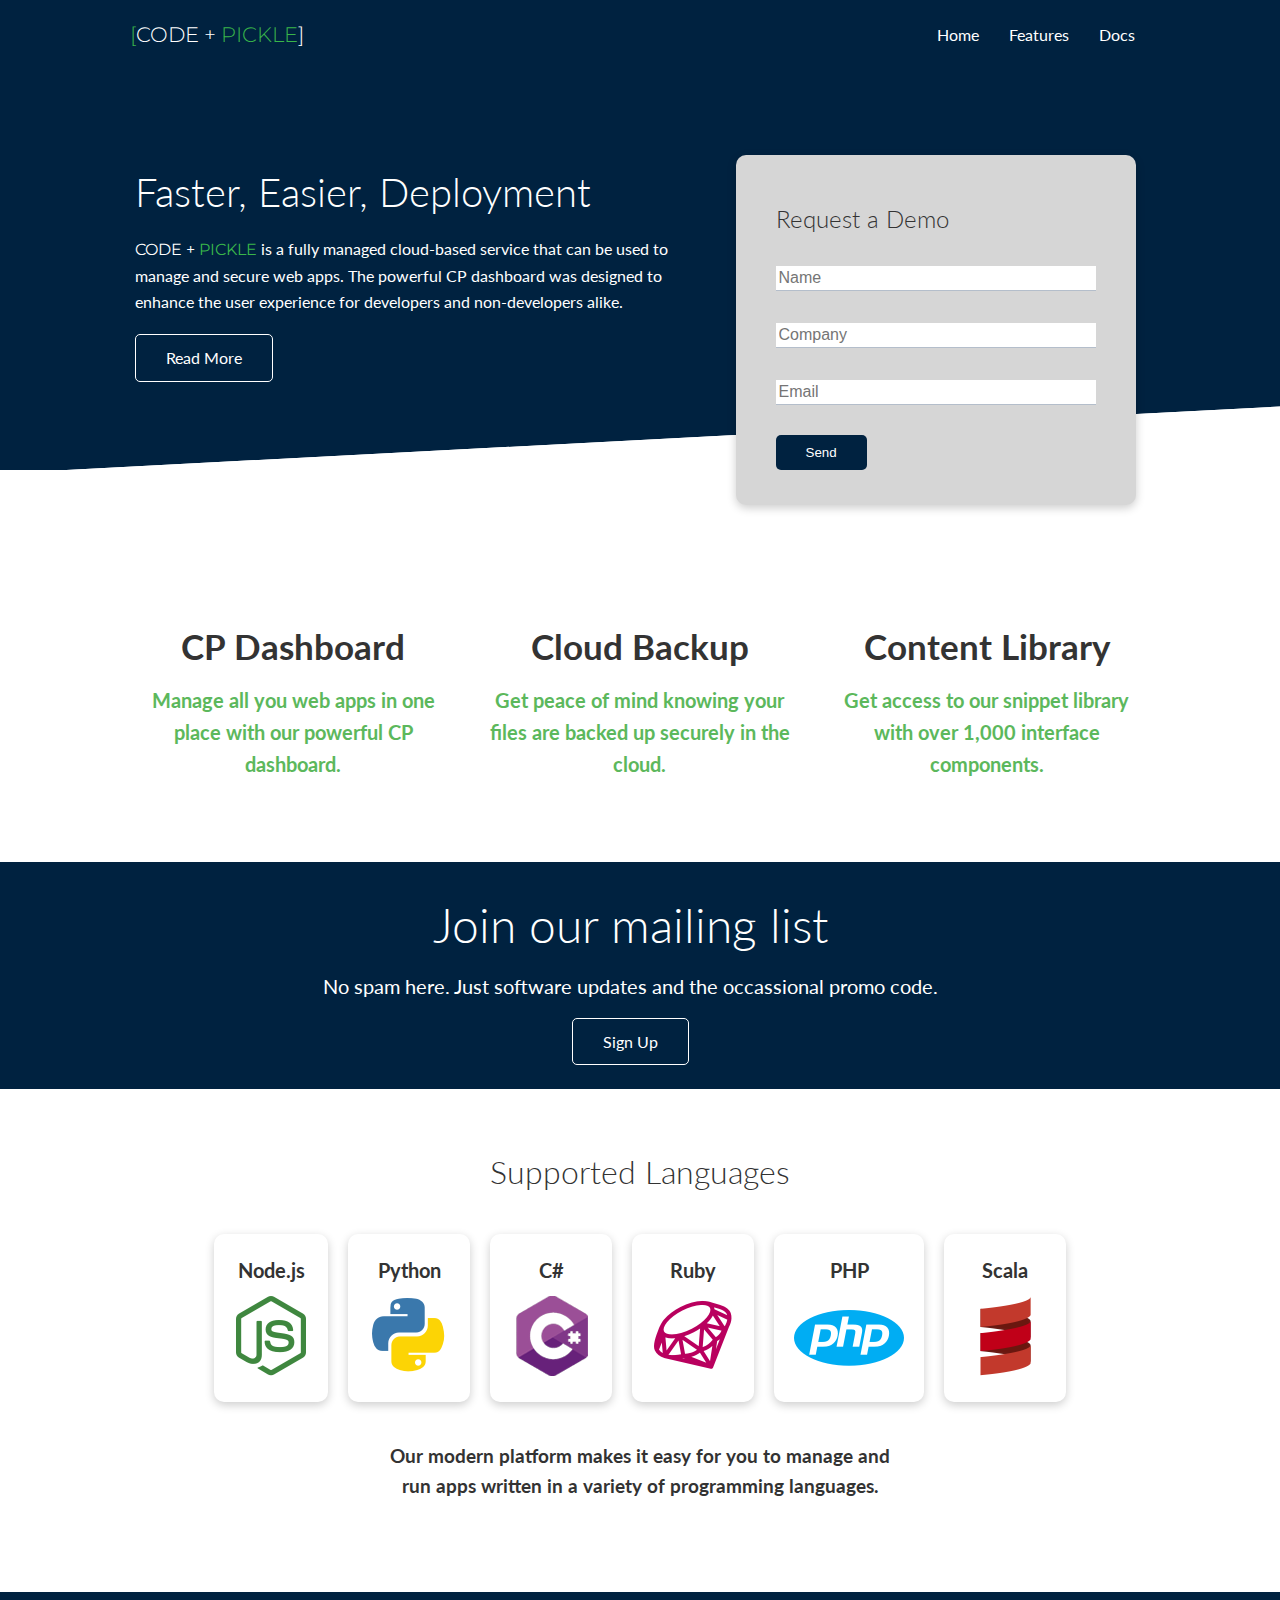
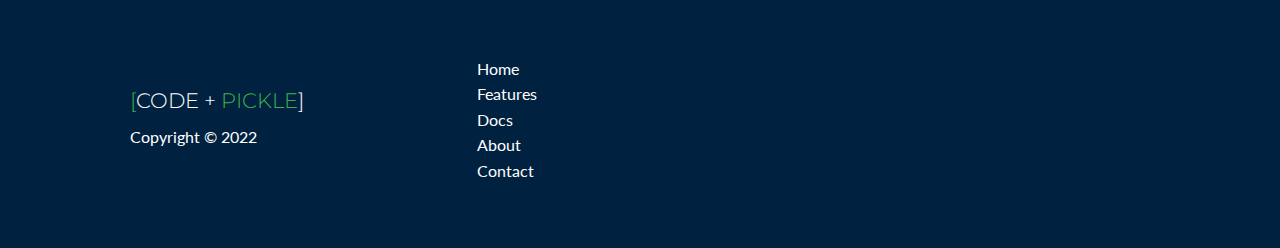
==== index.html @ 60d62aae "Update index.html" ====
<!DOCTYPE html>
<html lang="en">
  <head>
    <meta charset="UTF-8" />
    <meta name="viewport" content="width=device-width, initial-scale=1.0" />
    <link
      rel="stylesheet"
      href="https://cdnjs.cloudflare.com/ajax/libs/font-awesome/5.15.1/css/all.min.css"
      integrity="sha512-+4zCK9k+qNFUR5X+cKL9EIR+ZOhtIloNl9GIKS57V1MyNsYpYcUrUeQc9vNfzsWfV28IaLL3i96P9sdNyeRssA=="
      crossorigin="anonymous"
    />
    <link rel="stylesheet" href="utilities.css" />
    <link rel="stylesheet" href="style.css" />
    <link rel="icon" type="image/x-icon" href="/img/CP Square.png" />
    <title>[CODE + PICKLE]</title>
  </head>
  <body>
    <!-- Navbar -->
    <div class="navbar">
      <div class="container flex">
        <h1 class="logo , topcode">
          <span class="green">[</span>CODE +<span class="green"> PICKLE</span>]
        </h1>
        <nav>
          <ul>
            <li><a href="index.html">Home</a></li>
            <li><a href="#">Features</a></li>
            <li><a href="#">Docs</a></li>
          </ul>
        </nav>
      </div>
    </div>

    <!-- Showcase -->
    <section class="showcase">
      <div class="container grid">
        <div class="showcase-text">
          <h1>Faster, Easier, Deployment</h1>
          <p>
            <span class="logo , midcode">
              <span class="green"></span>CODE +<span class="green">
                PICKLE</span
              ></span
            >
            is a fully managed cloud-based service that can be used to manage
            and secure web apps. The powerful CP dashboard was designed to
            enhance the user experience for developers and non-developers alike.
          </p>
          <a href="#" class="btn btn-outline">Read More</a>
        </div>

        <div class="showcase-form bg-light card">
          <h2>Request a Demo</h2>
          <!--  <form name="contact" netlify-honeypot="bot-field" method="POST" data-netlify="true">
                    <input type="hidden" name="form-name" value="contact">
                    <p class="hidden">
                        <label>Don’t fill this out if you're human: <input name="bot-field" /></label>
                      </p>
                    <div class="form-control">
                        <input type="text" name="name" placeholder="Name" required>
                    </div>
                    <div class="form-control">
                        <input type="text" name="company" placeholder="Company Name" required>
                    </div>
                    <div class="form-control">
                        <input type="email" name="email" placeholder="Email" required>
                    </div>
                    <input type="submit" value="Send" class="btn btn-primary">
                </form> -->
          <form>
            <div class="form-control">
              <input type="text" name="name" placeholder="Name" required />
            </div>
            <div class="form-control">
              <input
                type="text"
                name="company"
                placeholder="Company"
                required
              />
            </div>
            <div class="form-control">
              <input type="email" name="email" placeholder="Email" required />
            </div>
            <input type="submit" value="Send" class="btn btn-primary" />
          </form>
        </div>
      </div>
    </section>
    <!-- Stats -->
    <section class="stats">
      <div class="container">
        <div class="grid grid-3 text-center my-4">
          <div>
            <i class="fas fa-server fa-3x"></i>
            <h3>CP Dashboard</h3>
            <p class="text-secondary">
              Manage all you web apps in one place with our powerful CP
              dashboard.
            </p>
          </div>
          <div>
            <i class="fas fa-upload fa-3x"></i>
            <h3>Cloud Backup</h3>
            <p class="text-secondary">
              Get peace of mind knowing your files are backed up securely in the
              cloud.
            </p>
          </div>
          <div>
            <i class="fas fa-project-diagram fa-3x"></i>
            <h3>Content Library</h3>
            <p class="text-secondary">
              Get access to our snippet library with over 1,000 interface
              components.
            </p>
          </div>
        </div>
      </div>
    </section>

    <!-- Mailing List -->
    <section class="cloud bg-primary my-2 py-2">
      <div class="container grid">
        <div class="text-center">
          <h2 class="lg">Join our mailing list</h2>
          <p class="lead my-1">
            No spam here. Just software updates and the occassional promo code.
          </p>
          <a href="#" class="btn btn-outline">Sign Up </a>
        </div>
        <img src="images/cloud.png" alt="" />
      </div>
    </section>

    <!-- Languages -->
    <section class="languages margin-top">
      <h2 class="md text-center my-2">Supported Languages</h2>
      <div class="container flex">
        <div class="card">
          <h4>Node.js</h4>
          <img src="img/node.png" alt="" />
        </div>
        <div class="card">
          <h4>Python</h4>
          <img src="img/python.png" alt="" />
        </div>
        <div class="card">
          <h4>C#</h4>
          <img src="img/csharp.png" alt="" />
        </div>
        <div class="card">
          <h4>Ruby</h4>
          <img src="img/ruby.png" alt="" />
        </div>
        <div class="card">
          <h4>PHP</h4>
          <img src="img/php.png" alt="" />
        </div>
        <div class="card">
          <h4>Scala</h4>
          <img src="img/scala.png" alt="" />
        </div>
      </div>
    </section>
    <h3 class="stats-heading text-center my-1">
      Our modern platform makes it easy for you to manage and run apps written
      in a variety of programming languages.
    </h3>

    <br />
    <!-- Footer -->
    <section class="foot">
      <footer class="footer bg-dark text-white py-5">
        <div class="container grid grid-3 white">
          <div>
            <h1 class="logo , topcode">
              <span class="green">[</span>CODE +<span class="green">
                PICKLE</span
              >]
            </h1>
            <p>Copyright &copy; 2022</p>
          </div>
          <nav>
            <ul>
              <li><a href="index.html">Home</a></li>
              <li><a href="#">Features</a></li>
              <li><a href="#">Docs</a></li>
              <li><a href="#">About</a></li>
              <li><a href="#">Contact</a></li>
            </ul>
          </nav>
          <div class="social">
            <a href="#"><i class="fab fa-github fa-2x"></i></a>
            <a href="#"><i class="fab fa-facebook fa-2x"></i></a>
            <a href="#"><i class="fab fa-instagram fa-2x"></i></a>
            <a href="#"><i class="fab fa-twitter fa-2x"></i></a>
          </div>
        </div>
      </footer>
    </section>
    <script src="script.js"></script>
  </body>
</html>
---- utilities.css ----
.container {
  max-width: 1100px;
  margin: 0 auto;
  overflow: auto;
  padding: 0 40px;
}

.card {
  background-color: #fff;
  color: #333;
  border-radius: 10px;
  box-shadow: 0 3px 10px rgba(0, 0, 0, 0.2);
  padding: 20px;
  margin: 10px;
}

.btn {
  display: inline-block;
  padding: 10px 30px;
  cursor: pointer;
  background: var(--primary-color);
  color: #fff;
  border: none;
  border-radius: 5px;
}

.btn-outline {
  background-color: transparent;
  border: 1px #fff solid;
}

.btn:hover {
  transform: scale(0.98);
}

/* Backgrounds & colored buttons */
.bg-primary,
.btn-primary {
  background-color: var(--primary-color);
  color: #fff;
}

.bg-secondary,
.btn-secondary {
  background-color: var(--secondary-color);
  color: #fff;
}

.bg-dark,
.btn-dark {
  background-color: var(--dark-color);
  color: #fff;
}

.bg-light,
.btn-light {
  background-color: var(--light-color);
  color: #333;
}

.bg-primary a,
.btn-primary a,
.bg-secondary a,
.btn-secondary a,
.bg-dark a,
.btn-dark a {
  color: #fff;
}

/* Text colors */
.text-primary {
  color: var(--primary-color);
}

.text-secondary {
  color: var(--secondary-color);
}

.text-dark {
  color: var(--dark-color);
}

.text-light {
  color: var(--light-color);
}

/* Text sizes */
.lead {
  font-size: 20px;
}

.sm {
  font-size: 1rem;
}

.md {
  font-size: 2rem;
}

.lg {
  font-size: 3rem;
}

.xl {
  font-size: 4rem;
}

.text-center {
  text-align: center;
}

/* Alert */
.alert {
  background-color: var(--light-color);
  padding: 10px 20px;
  font-weight: bold;
  margin: 15px 0;
}

.alert i {
  margin-right: 10px;
}

.alert-success {
  background-color: var(--success-color);
  color: #fff;
}

.alert-error {
  background-color: var(--error-color);
  color: #fff;
}

.flex {
  display: flex;
  justify-content: center;
  align-items: center;
  height: 100%;
}

.grid {
  display: grid;
  grid-template-columns: repeat(2, 1fr);
  gap: 20px;
  justify-content: center;
  align-items: center;
  height: 100%;
}

.grid-3 {
  grid-template-columns: repeat(3, 1fr);
}

/* Margin */
.my-1 {
  margin: 1rem 0;
}

.my-2 {
  margin: 1.5rem 0;
}

.my-3 {
  margin: 2rem 0;
}

.my-4 {
  margin: 3rem 0;
}

.my-5 {
  margin: 4rem 0;
}

.m-1 {
  margin: 1rem;
}

.m-2 {
  margin: 1.5rem;
}

.m-3 {
  margin: 2rem;
}

.m-4 {
  margin: 3rem;
}

.m-5 {
  margin: 4rem;
}

/* Padding */
.py-1 {
  padding: 1rem 0;
}

.py-2 {
  padding: 1.5rem 0;
}

.py-3 {
  padding: 2rem 0;
}

.py-4 {
  padding: 3rem 0;
}

.py-5 {
  padding: 4rem 0;
}

.p-1 {
  padding: 1rem;
}

.p-2 {
  padding: 1.5rem;
}

.p-3 {
  padding: 2rem;
}

.p-4 {
  padding: 3rem;
}

.p-5 {
  padding: 4rem;
}
---- style.css ----
@import url("https://fonts.googleapis.com/css2?family=Lato:wght@300&display=swap");
@import url("https://fonts.googleapis.com/css2?family=Montserrat&display=swap");
:root {
  --primary-color: #002240;
  --secondary-color: #5cb85c;
  --dark-color: #002240;
  --light-color: #d6d6d6;
  --success-color: #5cb85c;
  --error-color: #d9534f;
}

* {
  box-sizing: border-box;
  padding: 0;
  margin: 0;
}

.imglogo {
  width: 18%;
}

body {
  font-family: "Lato", sans-serif;
  color: #333;
  line-height: 1.6;
  
}

ul {
  list-style-type: none;
}

a {
  text-decoration: none;
  color: #333;
}

h1,
h2 {
  font-weight: 300;
  line-height: 1.2;
  margin: 10px 0;
}

p {
  margin: 10px 0;
}

img {
  width: 100%;
}

code,
pre {
  background: #333;
  color: #fff;
  padding: 10px;
}

.hidden {
  visibility: hidden;
  height: 0;
}

/* Navbar */
.navbar {
  background-color: var(--primary-color);
  color: #fff;
  height: 70px;
}

.navbar ul {
  display: flex;
}

.navbar a {
  color: #fff;
  padding: 10px;
  margin: 0 5px;
}

.navbar a:hover {
  border-bottom: 2px #fff solid;
}

.navbar .flex {
  justify-content: space-between;
}

/* Showcase */
.showcase {
  height: 400px;
  background-color: var(--primary-color);
  color: #fff;
  position: relative;
}

.showcase h1 {
  font-size: 40px;
}

.showcase p {
  margin: 20px 0;
}

.showcase .grid {
  overflow: visible;
  grid-template-columns: 55% auto;
  gap: 30px;
}

.showcase-text {
  animation: slideInFromLeft 1s ease-in;
}

.showcase-form {
  position: relative;
  top: 60px;
  height: 350px;
  width: 400px;
  padding: 40px;
  z-index: 100;
  justify-self: flex-end;
  animation: slideInFromRight 1s ease-in;
}

.showcase-form .form-control {
  margin: 30px 0;
}

.showcase-form input[type="text"],
.showcase-form input[type="email"] {
  border: 0;
  border-bottom: 1px solid #b4becb;
  width: 100%;
  padding: 3px;
  font-size: 16px;
}

.showcase-form input:focus {
  outline: none;
}

.showcase::before,
.showcase::after {
  content: "";
  position: absolute;
  height: 100px;
  bottom: -70px;
  right: 0;
  left: 0;
  background: #fff;
  transform: skewY(-3deg);
  -webkit-transform: skewY(-3deg);
  -moz-transform: skewY(-3deg);
  -ms-transform: skewY(-3deg);
}

/* Stats */
.stats {
  padding-top: 100px;
  animation: slideInFromBottom 1s ease-in;
}

.stats-heading {
  max-width: 500px;
  margin: auto;
}

.stats .grid h3 {
  font-size: 35px;
}

.stats .grid p {
  font-size: 20px;
  font-weight: bold;
}

/* Cli */
.cli .grid {
  grid-template-columns: repeat(3, 1fr);
  grid-template-rows: repeat(2, 1fr);
}

.cli .grid > *:first-child {
  grid-column: 1 / span 2;
  grid-row: 1 / span 2;
}

/* Mailing */
.cloud .grid {
  grid-template-columns: auto auto ;
}

/* Languages */

.stats-heading {
  margin-bottom: 5%;
}

.languages .flex {
  flex-wrap: wrap;
}

.languages .card {
  text-align: center;
  margin: 18px 10px 40px;
  transition: transform 0.2s ease-in;
}

.languages .card h4 {
  font-size: 20px;
  margin-bottom: 10px;
}

.languages .card:hover {
  transform: translateY(-15px);
}
.margin-top {
  margin-top: 5%;
} 

/* Features */
.features-head img,
.docs-head img {
  width: 200px;
  justify-self: flex-end;
}

.features-sub-head img {
  width: 300px;
  justify-self: flex-end;
}

.features-main .card > i {
  margin-right: 20px;
}

.features-main .grid {
  padding: 30px;
}

.features-main .grid > *:first-child {
  grid-column: 1 / span 3;
}

.features-main .grid > *:nth-child(2) {
  grid-column: 1 / span 2;
}

/* Docs */
.docs-main h3 {
  margin: 20px 0;
}

.docs-main .grid {
  grid-template-columns: 1fr 2fr;
  align-items: flex-start;
}

.docs-main nav li {
  font-size: 17px;
  padding-bottom: 5px;
  margin-bottom: 5px;
  border-bottom: 1px #ccc solid;
}

.docs-main a:hover {
  font-weight: bold;
}

/* Footer */
.white {
  background-color: ;
}

}
.footer .social a {
  margin: 0 10px;
}

.fa-github:hover {
  color: #000000;
 
}

.fa-facebook:hover {
  color: #1773ea;
}

.fa-instagram:hover {
  color: #b32e87;
}

.fa-twitter:hover {
  color: #1c9cea;
}

/* Animations */
@keyframes slideInFromLeft {
  0% {
    transform: translateX(-100%);
  }

  100% {
    transform: translateX(0);
  }
}

@keyframes slideInFromRight {
  0% {
    transform: translateX(100%);
  }

  100% {
    transform: translateX(0);
  }
}

@keyframes slideInFromTop {
  0% {
    transform: translateY(-100%);
  }

  100% {
    transform: translateX(0);
  }
}

@keyframes slideInFromBottom {
  0% {
    transform: translateY(100%);
  }

  100% {
    transform: translateX(0);
  }
}

/* Tablets and under */
@media (max-width: 768px) {
  .grid,
  .showcase .grid,
  .stats .grid,
  .cli .grid,
  .cloud .grid,
  .features-main .grid,
  .docs-main .grid {
    grid-template-columns: 1fr;
    grid-template-rows: 1fr;
  }

  .showcase {
    height: auto;
  }

  .showcase-text {
    text-align: center;
    margin-top: 40px;
    animation: slideInFromTop 1s ease-in;
  }

  .showcase-form {
    justify-self: center;
    margin: auto;
    animation: slideInFromBottom 1s ease-in;
  }

  .cli .grid > *:first-child {
    grid-column: 1;
    grid-row: 1;
  }

  .features-head,
  .features-sub-head,
  .docs-head {
    text-align: center;
  }

  .features-head img,
  .features-sub-head img,
  .docs-head img {
    justify-self: center;
  }

  .features-main .grid > *:first-child,
  .features-main .grid > *:nth-child(2) {
    grid-column: 1;
  }
}

/* Mobile */
@media (max-width: 500px) {
  .navbar {
    height: 110px;
  }

  .navbar .flex {
    flex-direction: column;
  }

  .navbar ul {
    padding: 10px;
    background-color: rgba(0, 0, 0, 0.1);
  }

  .showcase-form {
    width: 300px;
  }
}

.topcode {
  font-size: 1.3rem;
  font-family: "Montserrat", sans-serif;
}

.midcode {
 
    font-size: .4 rem;
    font-family: "Montserrat", sans-serif;
  }


.green {
  color: #39b54a;
}

.btn {
 
}

.foot {
  background-color: #dadada;

 
}
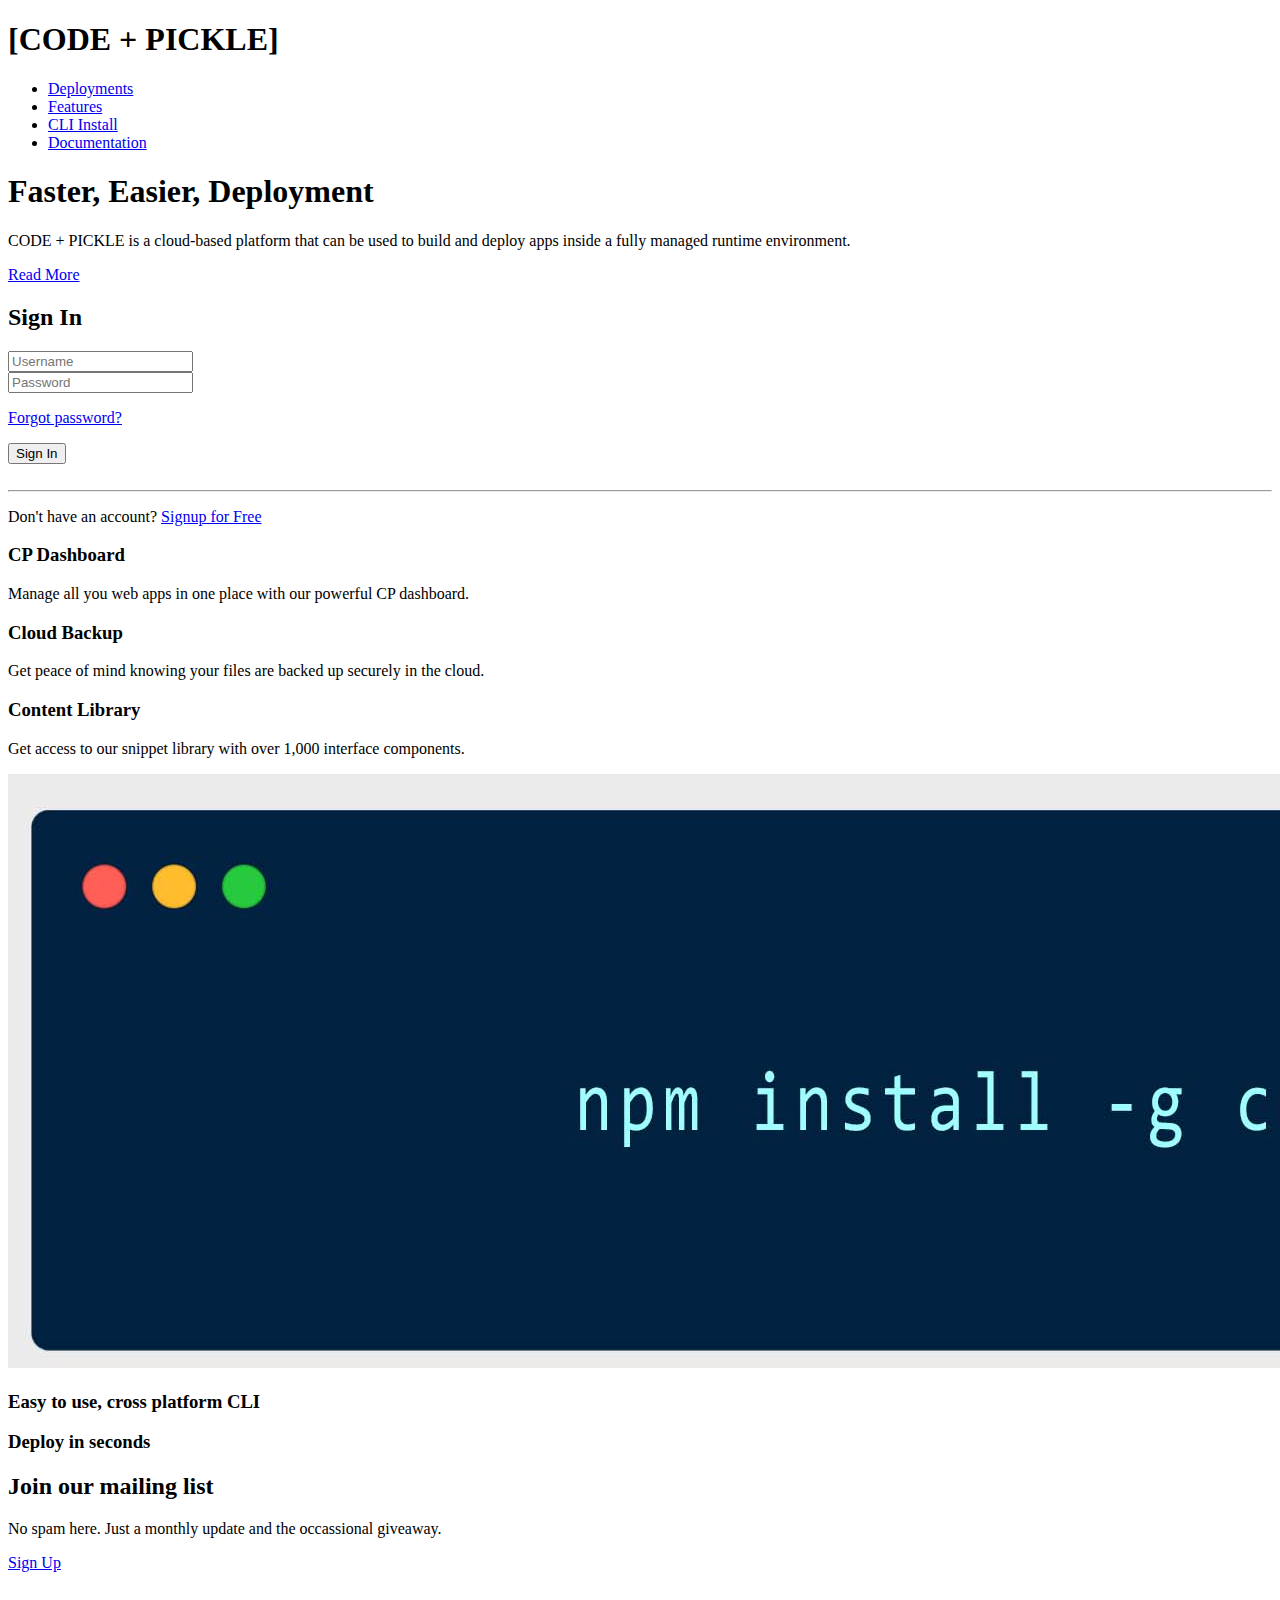
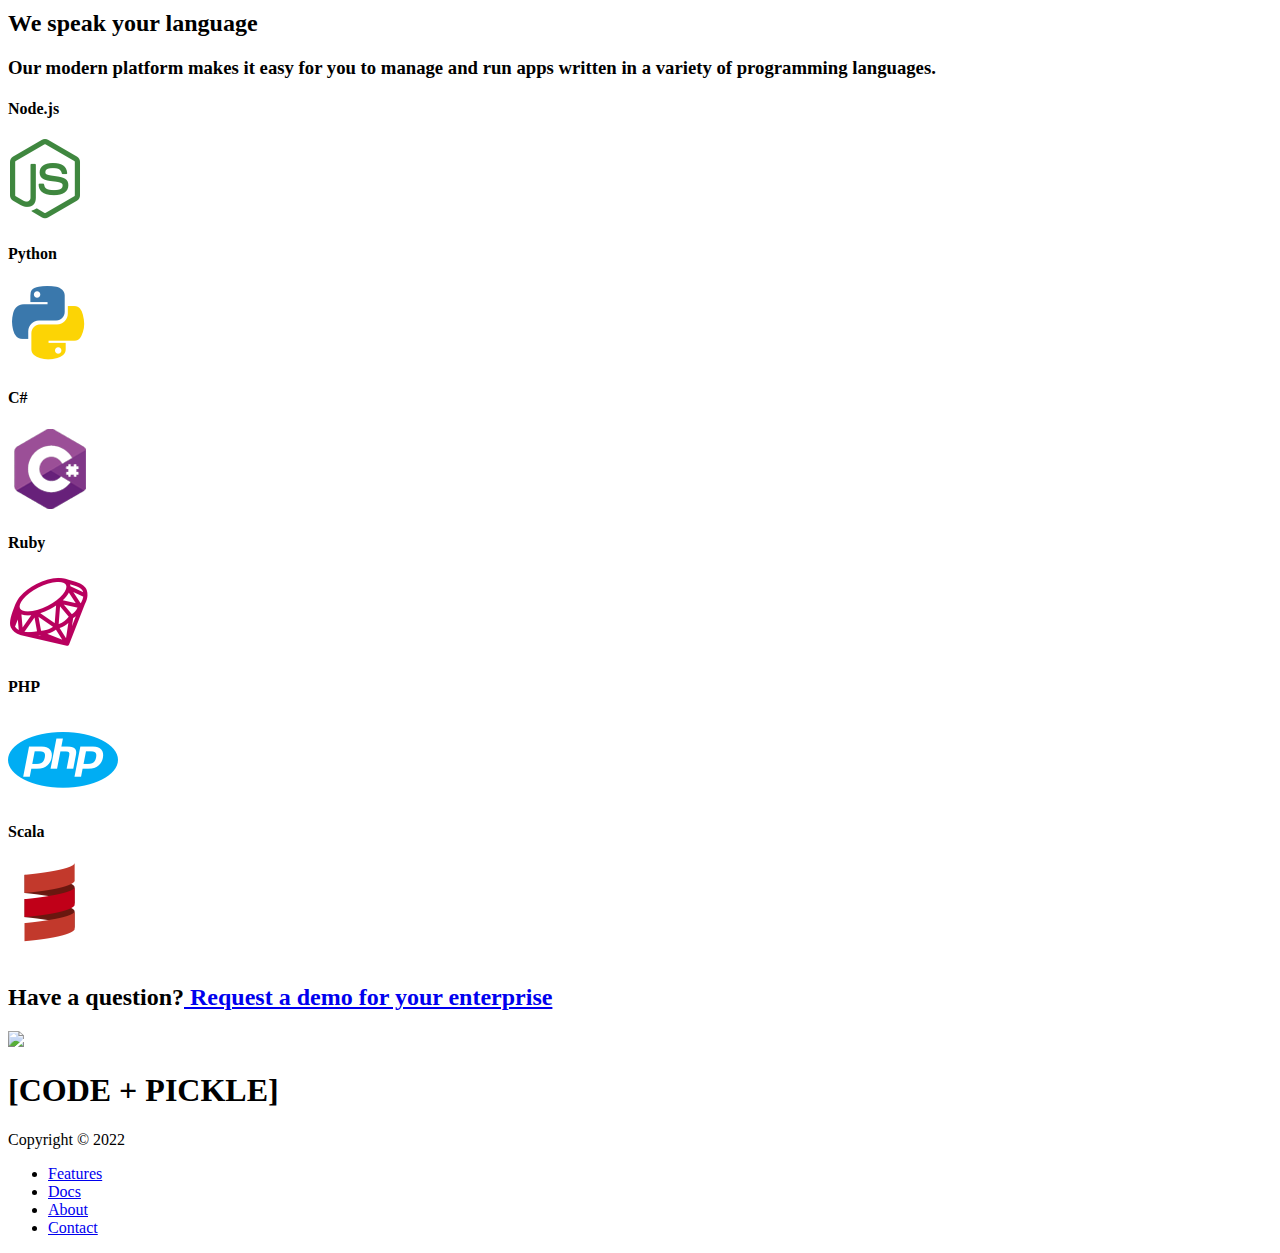
==== commit 673f29e9: "Update index.html" ====
--- a/index.html
+++ b/index.html
@@ -9,9 +9,9 @@
       integrity="sha512-+4zCK9k+qNFUR5X+cKL9EIR+ZOhtIloNl9GIKS57V1MyNsYpYcUrUeQc9vNfzsWfV28IaLL3i96P9sdNyeRssA=="
       crossorigin="anonymous"
     />
-    <link rel="stylesheet" href="utilities.css" />
-    <link rel="stylesheet" href="style.css" />
-    <link rel="icon" type="image/x-icon" href="/img/CP Square.png" />
+    <link rel="stylesheet" href="css/utilities.css" />
+    <link rel="stylesheet" href="css/style.css" />
+    <link rel="icon" type="image/x-icon" href="/img/cpcircle.png" />
     <title>[CODE + PICKLE]</title>
   </head>
   <body>
@@ -23,9 +23,10 @@
         </h1>
         <nav>
           <ul>
-            <li><a href="index.html">Home</a></li>
+            <li><a href="#">Deployments</a></li>
             <li><a href="#">Features</a></li>
-            <li><a href="#">Docs</a></li>
+            <li><a href="#">CLI Install</a></li>
+            <li><a href="#">Documentation</a></li>
           </ul>
         </nav>
       </div>
@@ -42,15 +43,15 @@
                 PICKLE</span
               ></span
             >
-            is a fully managed cloud-based service that can be used to manage
-            and secure web apps. The powerful CP dashboard was designed to
-            enhance the user experience for developers and non-developers alike.
+            is a cloud-based platform that can be used to build and deploy apps
+            inside a fully managed runtime environment.
           </p>
           <a href="#" class="btn btn-outline">Read More</a>
         </div>
 
         <div class="showcase-form bg-light card">
-          <h2>Request a Demo</h2>
+          <h2>Sign In</h2>
+        
           <!--  <form name="contact" netlify-honeypot="bot-field" method="POST" data-netlify="true">
                     <input type="hidden" name="form-name" value="contact">
                     <p class="hidden">
@@ -67,24 +68,40 @@
                     </div>
                     <input type="submit" value="Send" class="btn btn-primary">
                 </form> -->
-          <form>
-            <div class="form-control">
-              <input type="text" name="name" placeholder="Name" required />
-            </div>
-            <div class="form-control">
+          <form>          
+         
+            <div class="input-container">
+              <i class="fa fa-user icon"></i>
               <input
+                class="input-field"
                 type="text"
-                name="company"
-                placeholder="Company"
-                required
+                placeholder="Username"
+                name="usrnm"
               />
             </div>
-            <div class="form-control">
-              <input type="email" name="email" placeholder="Email" required />
+  
+
+            <div class="input-container">
+              <i class="fa fa-lock icon"></i>
+              <input
+                class="input-field"
+                type="text"
+                placeholder="Password"
+                name="usrnm"
+              />
             </div>
-            <input type="submit" value="Send" class="btn btn-primary" />
+            <p id="forgot">
+          <a href="#">Forgot password?</a>
+            </p>
+            
+            <input type="submit" value="Sign In" class="btn btn-primary btn-block" />
           </form>
-        </div>
+          <br />
+          <hr />
+          <p id="signUp">
+            Don't have an account? <a href="#">Signup for Free</a>
+          </p>
+        
       </div>
     </section>
     <!-- Stats -->
@@ -119,61 +136,89 @@
       </div>
     </section>
 
+    <!-- Cli -->
+    <section class="cli">
+      <div class="container grid">
+        <img src="img/npm.jpg" alt="" />
+        <div class="card">
+          <h3>Easy to use, cross platform CLI</h3>
+        </div>
+        <div class="card">
+          <h3>Deploy in seconds</h3>
+        </div>
+      </div>
+    </section>
+
     <!-- Mailing List -->
-    <section class="cloud bg-primary my-2 py-2">
+    <section class="cloud mailingList my-2 py-2">
       <div class="container grid">
         <div class="text-center">
           <h2 class="lg">Join our mailing list</h2>
           <p class="lead my-1">
-            No spam here. Just software updates and the occassional promo code.
+            No spam here. Just a monthly update and the occassional giveaway.
           </p>
           <a href="#" class="btn btn-outline">Sign Up </a>
         </div>
-        <img src="images/cloud.png" alt="" />
+        <img src="images/cloud.png" alt="">
+     
       </div>
     </section>
 
     <!-- Languages -->
-    <section class="languages margin-top">
-      <h2 class="md text-center my-2">Supported Languages</h2>
-      <div class="container flex">
-        <div class="card">
-          <h4>Node.js</h4>
-          <img src="img/node.png" alt="" />
-        </div>
-        <div class="card">
-          <h4>Python</h4>
-          <img src="img/python.png" alt="" />
-        </div>
-        <div class="card">
-          <h4>C#</h4>
-          <img src="img/csharp.png" alt="" />
-        </div>
-        <div class="card">
-          <h4>Ruby</h4>
-          <img src="img/ruby.png" alt="" />
-        </div>
-        <div class="card">
-          <h4>PHP</h4>
-          <img src="img/php.png" alt="" />
-        </div>
-        <div class="card">
-          <h4>Scala</h4>
-          <img src="img/scala.png" alt="" />
-        </div>
-      </div>
-    </section>
-    <h3 class="stats-heading text-center my-1">
+    <section class="cloud my-2 py-2">
+      <div class="container grid">
+        <div class="text-center">
+          <h2 class="lg">We speak your language</h2>
+       
+      </div>
+    </section>    <h3 class="text-center my-1">
       Our modern platform makes it easy for you to manage and run apps written
       in a variety of programming languages.
     </h3>
-
-    <br />
+  
+    <section class="languages">
+     
+ 
+      <div class="container flex">
+        <div class="card">
+          <h4>Node.js</h4>
+          <img src="img/node.png" alt="" />
+        </div>
+        <div class="card">
+          <h4>Python</h4>
+          <img src="img/python.png" alt="" />
+        </div>
+        <div class="card">
+          <h4>C#</h4>
+          <img src="img/csharp.png" alt="" />
+        </div>
+        <div class="card">
+          <h4>Ruby</h4>
+          <img src="img/ruby.png" alt="" />
+        </div>
+        <div class="card">
+          <h4>PHP</h4>
+          <img src="img/php.png" alt="" />
+        </div>
+        <div class="card">
+          <h4>Scala</h4>
+          <img src="img/scala.png" alt="" />
+        </div>
+      </div>
+    </section>
+
+
+
+
+
+    <br>
+    <h2 class="demo">Have a question?<a href="#"> Request a demo for your enterprise</a></h2>
     <!-- Footer -->
     <section class="foot">
       <footer class="footer bg-dark text-white py-5">
         <div class="container grid grid-3 white">
           <div>
+            <img class="imglogo" src="img/cpcircle.png" />
             <h1 class="logo , topcode">
               <span class="green">[</span>CODE +<span class="green">
                 PICKLE</span
@@ -183,18 +228,21 @@
           </div>
           <nav>
             <ul>
-              <li><a href="index.html">Home</a></li>
               <li><a href="#">Features</a></li>
               <li><a href="#">Docs</a></li>
               <li><a href="#">About</a></li>
               <li><a href="#">Contact</a></li>
             </ul>
           </nav>
+          
           <div class="social">
             <a href="#"><i class="fab fa-github fa-2x"></i></a>
+            <a href="#"><i class="fab fa-stack-overflow fa-2x"></i></a>
             <a href="#"><i class="fab fa-facebook fa-2x"></i></a>
             <a href="#"><i class="fab fa-instagram fa-2x"></i></a>
             <a href="#"><i class="fab fa-twitter fa-2x"></i></a>
+            <a href="$"><i class="fab fa-youtube fa-2x"></i></a>
+            
           </div>
         </div>
       </footer>
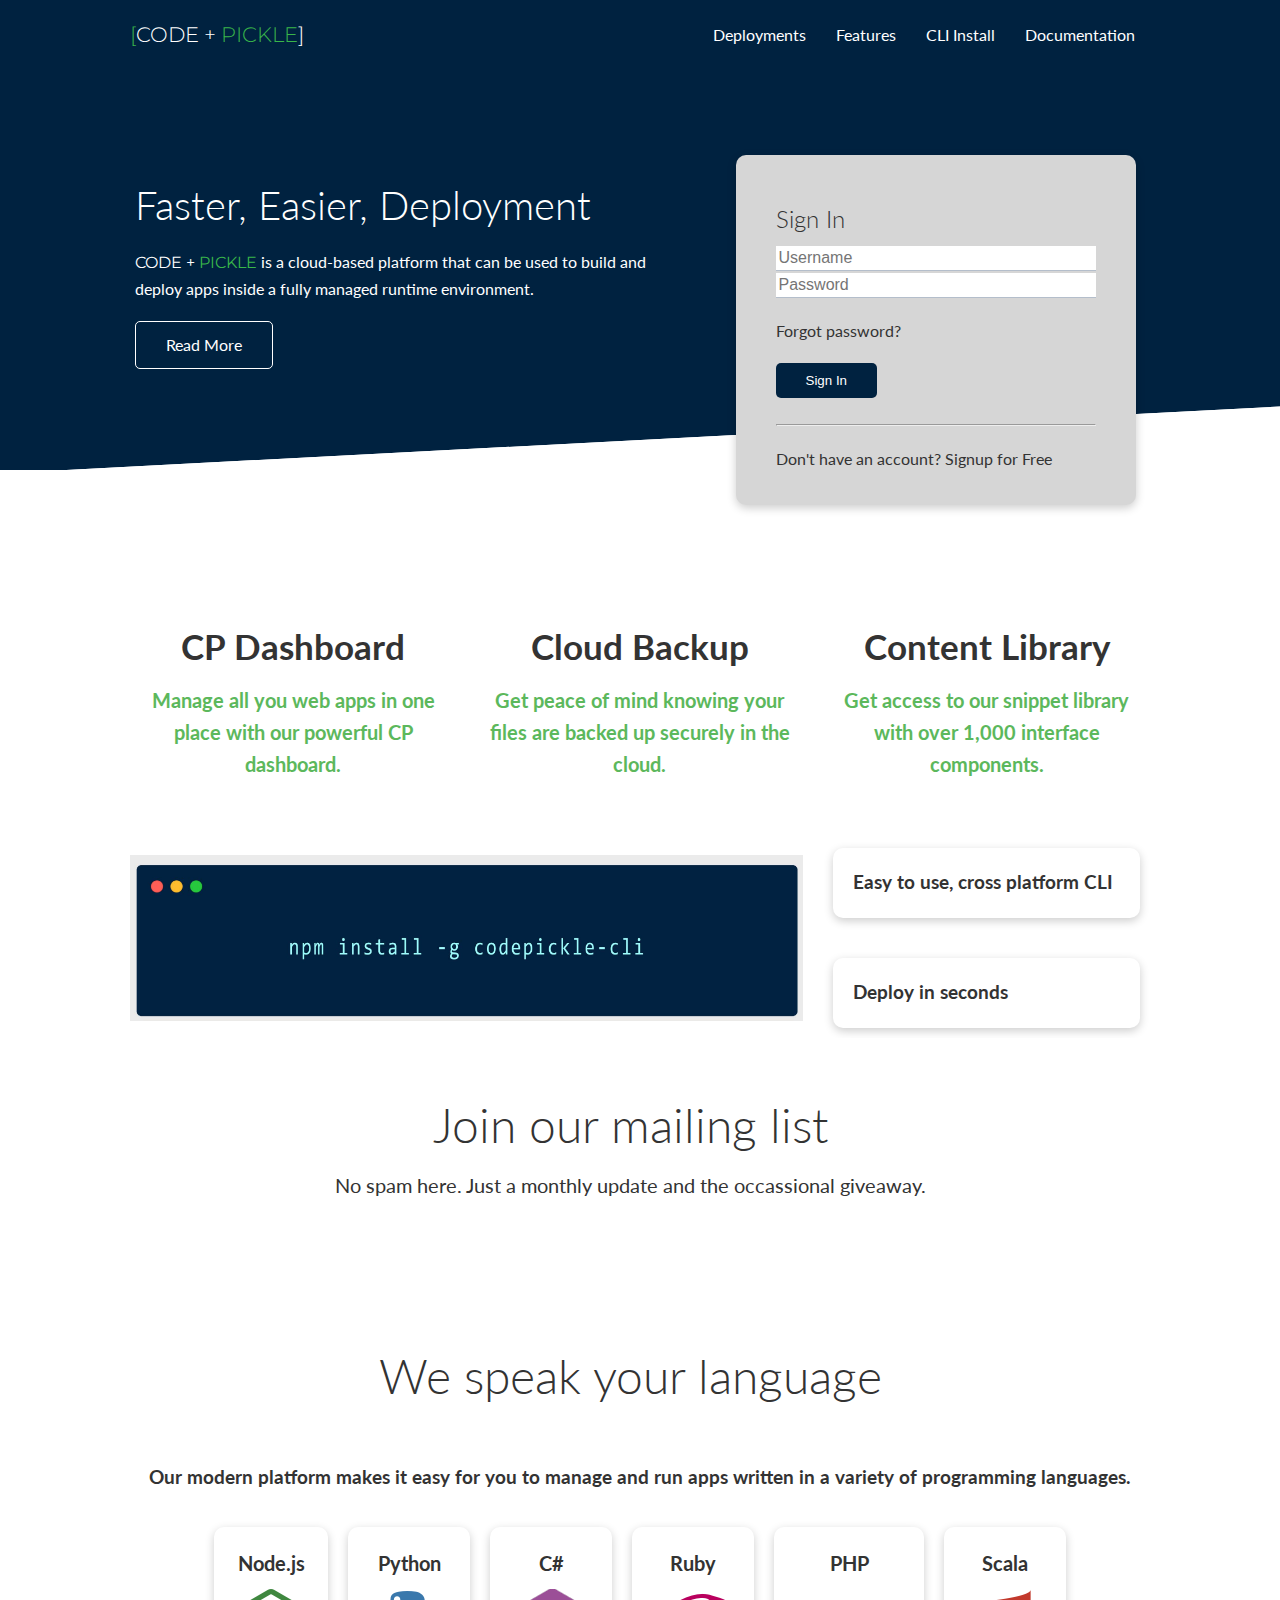
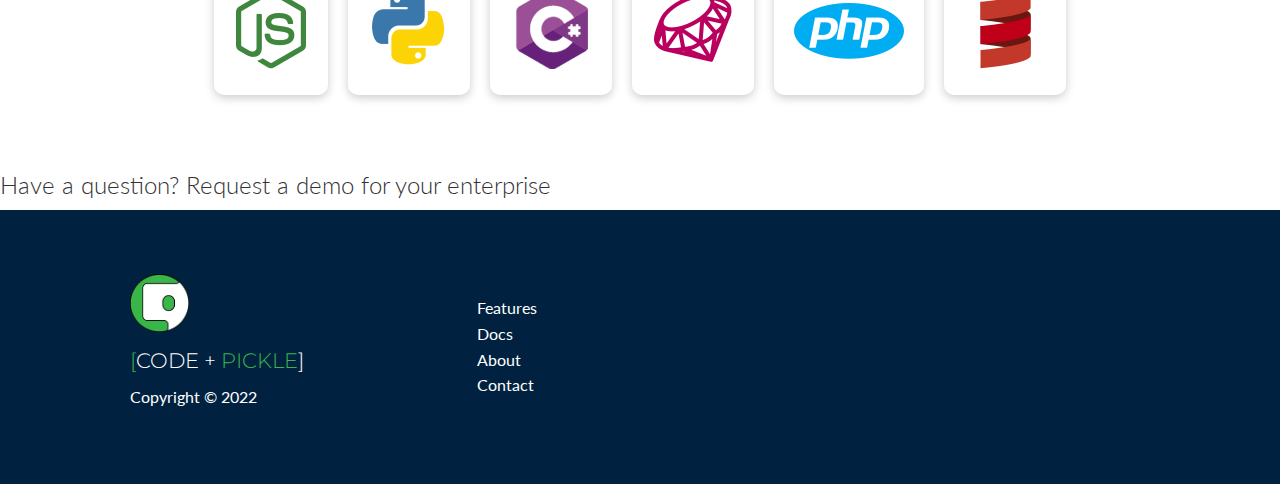
==== commit 6aceed49: "Update index.html" ====
--- a/index.html
+++ b/index.html
@@ -9,8 +9,8 @@
       integrity="sha512-+4zCK9k+qNFUR5X+cKL9EIR+ZOhtIloNl9GIKS57V1MyNsYpYcUrUeQc9vNfzsWfV28IaLL3i96P9sdNyeRssA=="
       crossorigin="anonymous"
     />
-    <link rel="stylesheet" href="css/utilities.css" />
-    <link rel="stylesheet" href="css/style.css" />
+    <link rel="stylesheet" href="utilities.css" />
+    <link rel="stylesheet" href="style.css" />
     <link rel="icon" type="image/x-icon" href="/img/cpcircle.png" />
     <title>[CODE + PICKLE]</title>
   </head>
--- a/utilities.css
+++ b/utilities.css
@@ -0,0 +1,234 @@
+.container {
+  max-width: 1100px;
+  margin: 0 auto;
+  overflow: auto;
+  padding: 0 40px;
+}
+
+.card {
+  background-color: #fff;
+  color: #333;
+  border-radius: 10px;
+  box-shadow: 0 3px 10px rgba(0, 0, 0, 0.2);
+  padding: 20px;
+  margin: 10px;
+}
+
+.btn {
+  display: inline-block;
+  padding: 10px 30px;
+  cursor: pointer;
+  background: var(--primary-color);
+  color: #fff;
+  border: none;
+  border-radius: 5px;
+}
+
+.btn-outline {
+  background-color: transparent;
+  border: 1px #fff solid;
+}
+
+.btn:hover {
+  transform: scale(0.98);
+}
+
+/* Backgrounds & colored buttons */
+.bg-primary,
+.btn-primary {
+  background-color: var(--primary-color);
+  color: #fff;
+}
+
+.bg-secondary,
+.btn-secondary {
+  background-color: var(--secondary-color);
+  color: #fff;
+}
+
+.bg-dark,
+.btn-dark {
+  background-color: var(--dark-color);
+  color: #fff;
+}
+
+.bg-light,
+.btn-light {
+  background-color: var(--light-color);
+  color: #333;
+}
+
+.bg-primary a,
+.btn-primary a,
+.bg-secondary a,
+.btn-secondary a,
+.bg-dark a,
+.btn-dark a {
+  color: #fff;
+}
+
+/* Text colors */
+.text-primary {
+  color: var(--primary-color);
+}
+
+.text-secondary {
+  color: var(--secondary-color);
+}
+
+.text-dark {
+  color: var(--dark-color);
+}
+
+.text-light {
+  color: var(--light-color);
+}
+
+/* Text sizes */
+.lead {
+  font-size: 20px;
+}
+
+.sm {
+  font-size: 1rem;
+}
+
+.md {
+  font-size: 2rem;
+}
+
+.lg {
+  font-size: 3rem;
+}
+
+.xl {
+  font-size: 4rem;
+}
+
+.text-center {
+  text-align: center;
+}
+
+/* Alert */
+.alert {
+  background-color: var(--light-color);
+  padding: 10px 20px;
+  font-weight: bold;
+  margin: 15px 0;
+}
+
+.alert i {
+  margin-right: 10px;
+}
+
+.alert-success {
+  background-color: var(--success-color);
+  color: #fff;
+}
+
+.alert-error {
+  background-color: var(--error-color);
+  color: #fff;
+}
+
+.flex {
+  display: flex;
+  justify-content: center;
+  align-items: center;
+  height: 100%;
+}
+
+.grid {
+  display: grid;
+  grid-template-columns: repeat(2, 1fr);
+  gap: 20px;
+  justify-content: center;
+  align-items: center;
+  height: 100%;
+}
+
+.grid-3 {
+  grid-template-columns: repeat(3, 1fr);
+}
+
+/* Margin */
+.my-1 {
+  margin: 1rem 0;
+}
+
+.my-2 {
+  margin: 1.5rem 0;
+}
+
+.my-3 {
+  margin: 2rem 0;
+}
+
+.my-4 {
+  margin: 3rem 0;
+}
+
+.my-5 {
+  margin: 4rem 0;
+}
+
+.m-1 {
+  margin: 1rem;
+}
+
+.m-2 {
+  margin: 1.5rem;
+}
+
+.m-3 {
+  margin: 2rem;
+}
+
+.m-4 {
+  margin: 3rem;
+}
+
+.m-5 {
+  margin: 4rem;
+}
+
+/* Padding */
+.py-1 {
+  padding: 1rem 0;
+}
+
+.py-2 {
+  padding: 1.5rem 0;
+}
+
+.py-3 {
+  padding: 2rem 0;
+}
+
+.py-4 {
+  padding: 3rem 0;
+}
+
+.py-5 {
+  padding: 4rem 0;
+}
+
+.p-1 {
+  padding: 1rem;
+}
+
+.p-2 {
+  padding: 1.5rem;
+}
+
+.p-3 {
+  padding: 2rem;
+}
+
+.p-4 {
+  padding: 3rem;
+}
+
+.p-5 {
+  padding: 4rem;
+}
--- a/style.css
+++ b/style.css
@@ -0,0 +1,436 @@
+@import url("https://fonts.googleapis.com/css2?family=Lato:wght@300&display=swap");
+@import url("https://fonts.googleapis.com/css2?family=Montserrat&display=swap");
+:root {
+  --primary-color: #002240;
+  --secondary-color: #5cb85c;
+  --dark-color: #002240;
+  --light-color: #d6d6d6;
+  --success-color: #5cb85c;
+  --error-color: #d9534f;
+}
+
+* {
+  box-sizing: border-box;
+  padding: 0;
+  margin: 0;
+}
+
+.imglogo {
+  width: 18%;
+}
+
+body {
+  font-family: "Lato", sans-serif;
+  color: #333;
+  line-height: 1.6;
+  
+}
+
+ul {
+  list-style-type: none;
+}
+
+a {
+  text-decoration: none;
+  color: #333;
+}
+
+h1,
+h2 {
+  font-weight: 300;
+  line-height: 1.2;
+  margin: 10px 0;
+}
+
+p {
+  margin: 10px 0;
+}
+
+img {
+  width: 100%;
+}
+
+code,
+pre {
+  background: #333;
+  color: #fff;
+  padding: 10px;
+}
+
+.hidden {
+  visibility: hidden;
+  height: 0;
+}
+
+/* Navbar */
+.navbar {
+  background-color: var(--primary-color);
+  color: #fff;
+  height: 70px;
+}
+
+.navbar ul {
+  display: flex;
+}
+
+.navbar a {
+  color: #fff;
+  padding: 10px;
+  margin: 0 5px;
+}
+
+.navbar a:hover {
+  border-bottom: 2px #fff solid;
+}
+
+.navbar .flex {
+  justify-content: space-between;
+}
+
+/* Showcase */
+.showcase {
+  height: 400px;
+  background-color: var(--primary-color);
+  color: #fff;
+  position: relative;
+}
+
+.showcase h1 {
+  font-size: 40px;
+}
+
+.showcase p {
+  margin: 20px 0;
+}
+
+.showcase .grid {
+  overflow: visible;
+  grid-template-columns: 55% auto;
+  gap: 30px;
+}
+
+.showcase-text {
+  animation: slideInFromLeft 1s ease-in;
+}
+
+.showcase-form {
+  position: relative;
+  top: 60px;
+  height: 350px;
+  width: 400px;
+  padding: 40px;
+  z-index: 100;
+  justify-self: flex-end;
+  animation: slideInFromRight 1s ease-in;
+}
+
+.showcase-form .form-control {
+  margin: 30px 0;
+}
+
+.showcase-form input[type="text"],
+.showcase-form input[type="email"] {
+  border: 0;
+  border-bottom: 1px solid #b4becb;
+  width: 100%;
+  padding: 3px;
+  font-size: 16px;
+}
+
+.showcase-form input:focus {
+  outline: none;
+}
+
+.showcase::before,
+.showcase::after {
+  content: "";
+  position: absolute;
+  height: 100px;
+  bottom: -70px;
+  right: 0;
+  left: 0;
+  background: #fff;
+  transform: skewY(-3deg);
+  -webkit-transform: skewY(-3deg);
+  -moz-transform: skewY(-3deg);
+  -ms-transform: skewY(-3deg);
+}
+
+/* Stats */
+.stats {
+  padding-top: 100px;
+  animation: slideInFromBottom 1s ease-in;
+}
+
+.stats-heading {
+  max-width: 500px;
+  margin: auto;
+}
+
+.stats .grid h3 {
+  font-size: 35px;
+}
+
+.stats .grid p {
+  font-size: 20px;
+  font-weight: bold;
+}
+
+/* Cli */
+.cli .grid {
+  grid-template-columns: repeat(3, 1fr);
+  grid-template-rows: repeat(2, 1fr);
+}
+
+.cli .grid > *:first-child {
+  grid-column: 1 / span 2;
+  grid-row: 1 / span 2;
+}
+
+/* Mailing */
+.cloud .grid {
+  grid-template-columns: auto auto ;
+}
+
+/* Languages */
+
+.stats-heading {
+  margin-bottom: 5%;
+}
+
+.languages .flex {
+  flex-wrap: wrap;
+}
+
+.languages .card {
+  text-align: center;
+  margin: 18px 10px 40px;
+  transition: transform 0.2s ease-in;
+}
+
+.languages .card h4 {
+  font-size: 20px;
+  margin-bottom: 10px;
+}
+
+.languages .card:hover {
+  transform: translateY(-15px);
+}
+.margin-top {
+  margin-top: 5%;
+} 
+
+/* Features */
+.features-head img,
+.docs-head img {
+  width: 200px;
+  justify-self: flex-end;
+}
+
+.features-sub-head img {
+  width: 300px;
+  justify-self: flex-end;
+}
+
+.features-main .card > i {
+  margin-right: 20px;
+}
+
+.features-main .grid {
+  padding: 30px;
+}
+
+.features-main .grid > *:first-child {
+  grid-column: 1 / span 3;
+}
+
+.features-main .grid > *:nth-child(2) {
+  grid-column: 1 / span 2;
+}
+
+/* Docs */
+.docs-main h3 {
+  margin: 20px 0;
+}
+
+.docs-main .grid {
+  grid-template-columns: 1fr 2fr;
+  align-items: flex-start;
+}
+
+.docs-main nav li {
+  font-size: 17px;
+  padding-bottom: 5px;
+  margin-bottom: 5px;
+  border-bottom: 1px #ccc solid;
+}
+
+.docs-main a:hover {
+  font-weight: bold;
+}
+
+/* Footer */
+.white {
+  background-color: ;
+}
+
+}
+.footer .social a {
+  margin: 0 10px;
+}
+
+.fa-github:hover {
+  color: #000000;
+ 
+}
+
+.fa-facebook:hover {
+  color: #1773ea;
+}
+
+.fa-instagram:hover {
+  color: #b32e87;
+}
+
+.fa-twitter:hover {
+  color: #1c9cea;
+}
+
+/* Animations */
+@keyframes slideInFromLeft {
+  0% {
+    transform: translateX(-100%);
+  }
+
+  100% {
+    transform: translateX(0);
+  }
+}
+
+@keyframes slideInFromRight {
+  0% {
+    transform: translateX(100%);
+  }
+
+  100% {
+    transform: translateX(0);
+  }
+}
+
+@keyframes slideInFromTop {
+  0% {
+    transform: translateY(-100%);
+  }
+
+  100% {
+    transform: translateX(0);
+  }
+}
+
+@keyframes slideInFromBottom {
+  0% {
+    transform: translateY(100%);
+  }
+
+  100% {
+    transform: translateX(0);
+  }
+}
+
+/* Tablets and under */
+@media (max-width: 768px) {
+  .grid,
+  .showcase .grid,
+  .stats .grid,
+  .cli .grid,
+  .cloud .grid,
+  .features-main .grid,
+  .docs-main .grid {
+    grid-template-columns: 1fr;
+    grid-template-rows: 1fr;
+  }
+
+  .showcase {
+    height: auto;
+  }
+
+  .showcase-text {
+    text-align: center;
+    margin-top: 40px;
+    animation: slideInFromTop 1s ease-in;
+  }
+
+  .showcase-form {
+    justify-self: center;
+    margin: auto;
+    animation: slideInFromBottom 1s ease-in;
+  }
+
+  .cli .grid > *:first-child {
+    grid-column: 1;
+    grid-row: 1;
+  }
+
+  .features-head,
+  .features-sub-head,
+  .docs-head {
+    text-align: center;
+  }
+
+  .features-head img,
+  .features-sub-head img,
+  .docs-head img {
+    justify-self: center;
+  }
+
+  .features-main .grid > *:first-child,
+  .features-main .grid > *:nth-child(2) {
+    grid-column: 1;
+  }
+}
+
+/* Mobile */
+@media (max-width: 500px) {
+  .navbar {
+    height: 110px;
+  }
+
+  .navbar .flex {
+    flex-direction: column;
+  }
+
+  .navbar ul {
+    padding: 10px;
+    background-color: rgba(0, 0, 0, 0.1);
+  }
+
+  .showcase-form {
+    width: 300px;
+  }
+}
+
+.topcode {
+  font-size: 1.3rem;
+  font-family: "Montserrat", sans-serif;
+}
+
+.midcode {
+ 
+    font-size: .4 rem;
+    font-family: "Montserrat", sans-serif;
+  }
+
+
+.green {
+  color: #39b54a;
+}
+
+.btn {
+ 
+}
+
+.foot {
+  background-color: #dadada;
+
+ 
+}
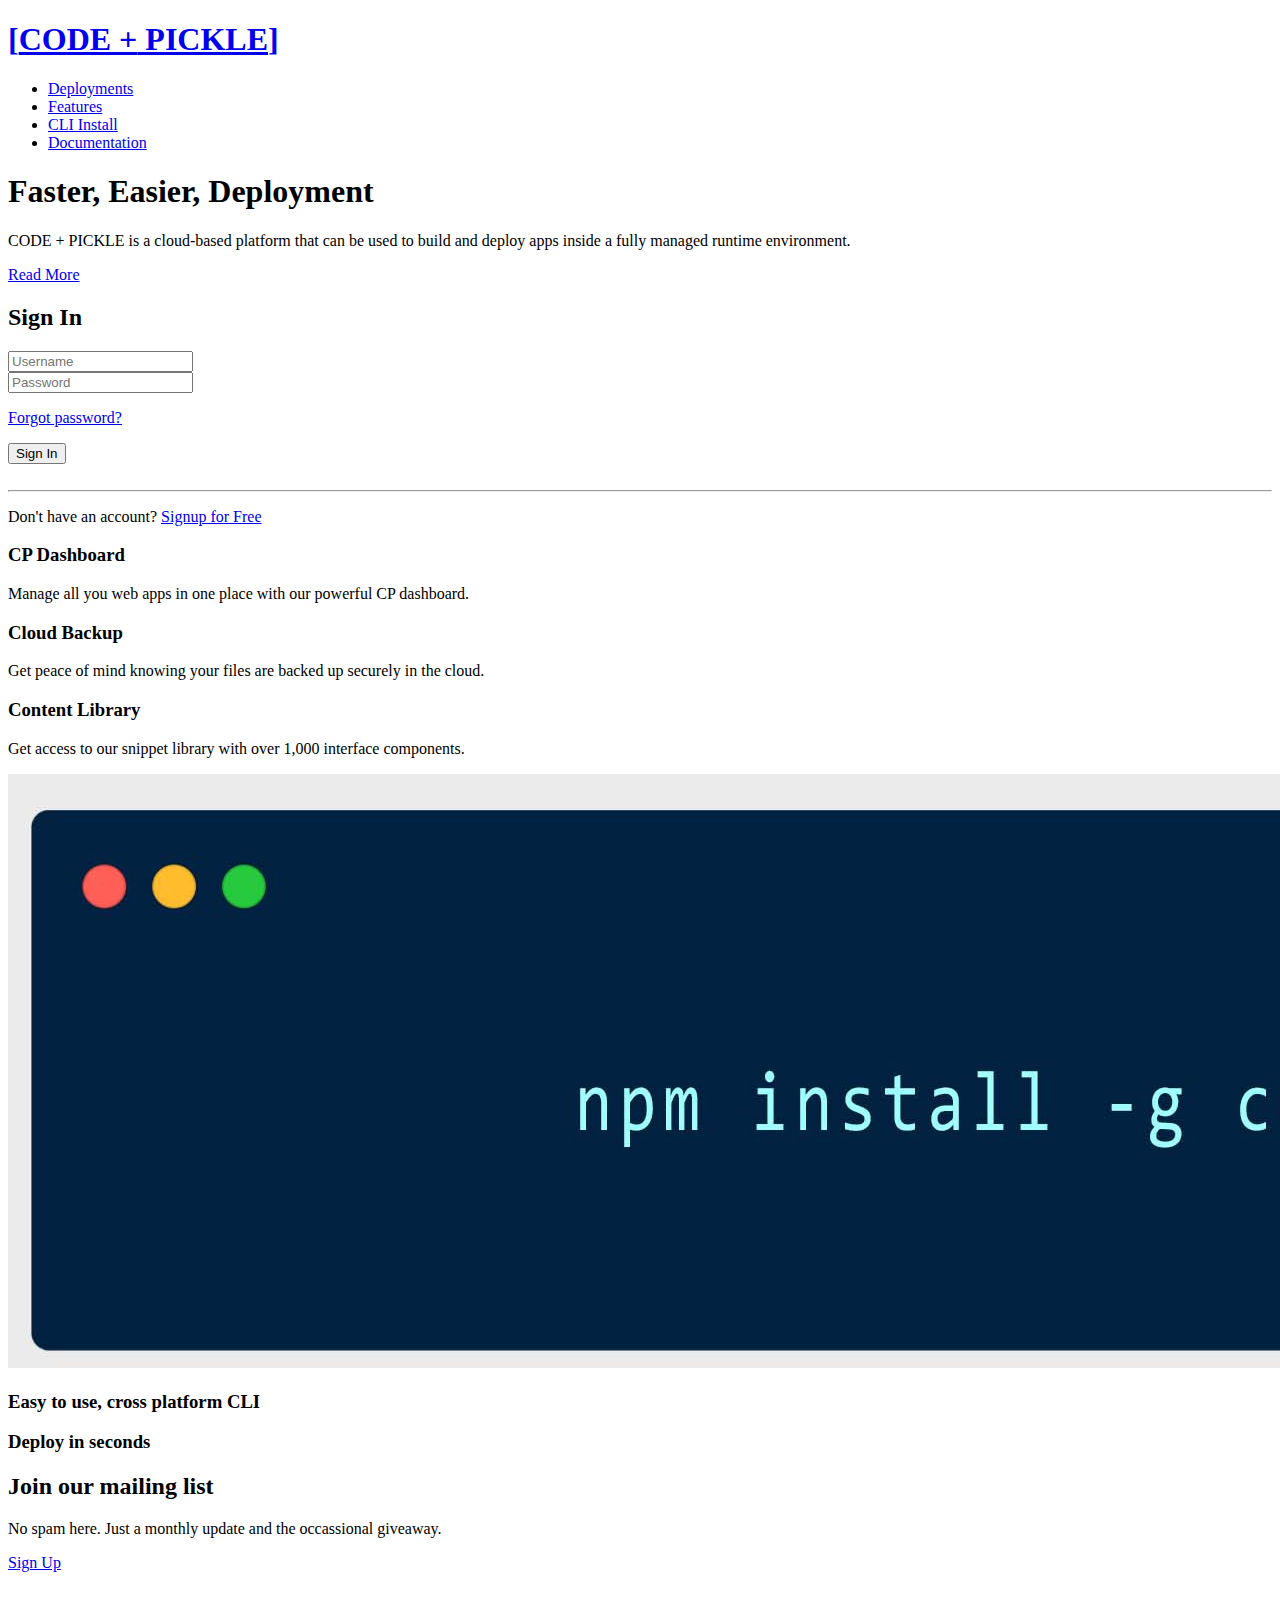
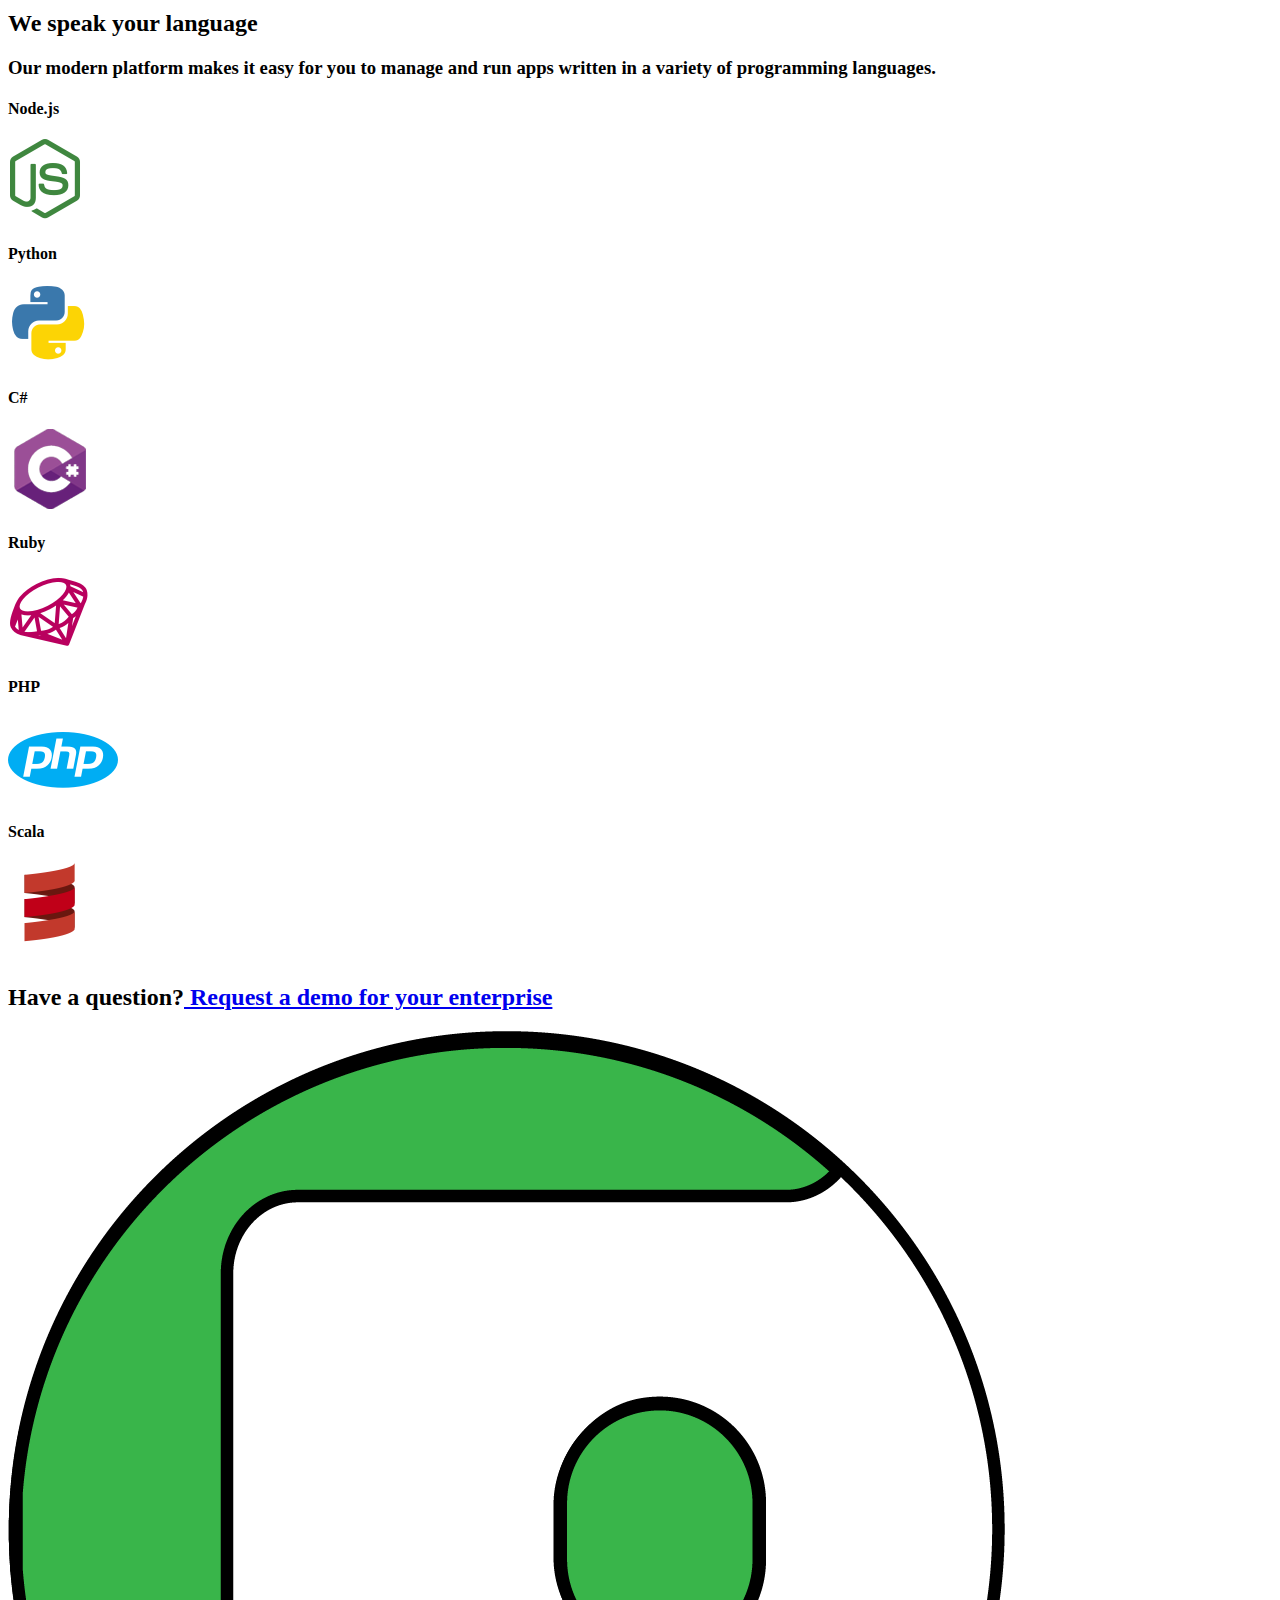
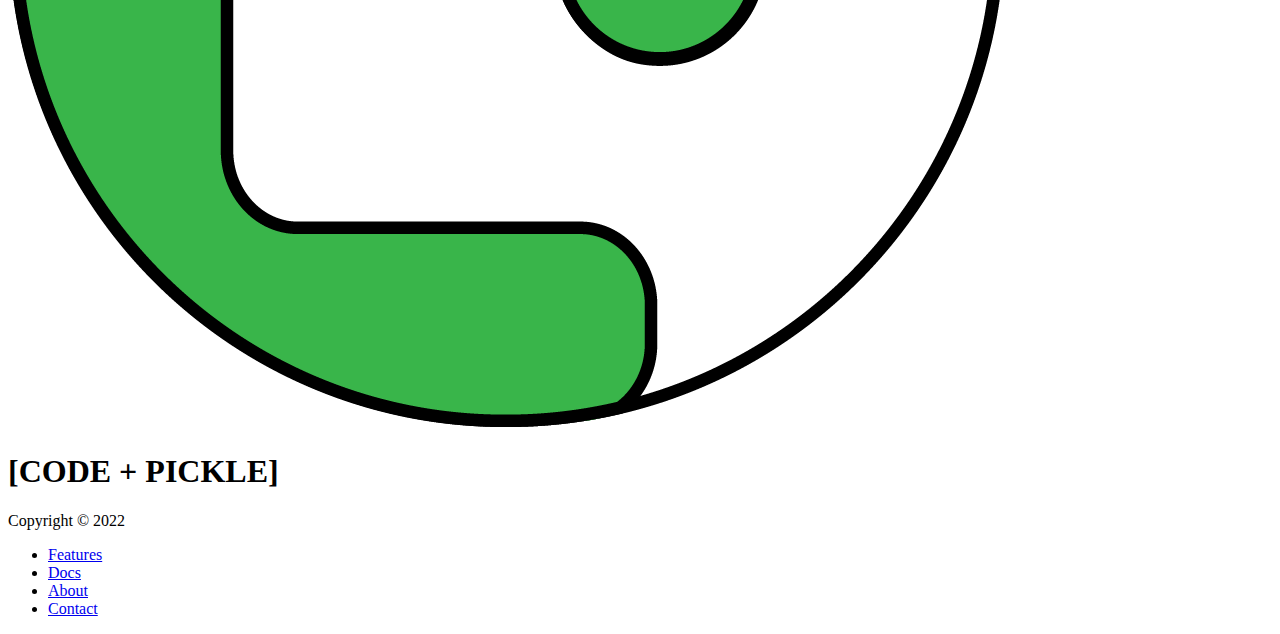
==== commit 8c6f511b: "Update index.html" ====
--- a/index.html
+++ b/index.html
@@ -9,8 +9,8 @@
       integrity="sha512-+4zCK9k+qNFUR5X+cKL9EIR+ZOhtIloNl9GIKS57V1MyNsYpYcUrUeQc9vNfzsWfV28IaLL3i96P9sdNyeRssA=="
       crossorigin="anonymous"
     />
-    <link rel="stylesheet" href="utilities.css" />
-    <link rel="stylesheet" href="style.css" />
+    <link rel="stylesheet" href="css/utilities.css" />
+    <link rel="stylesheet" href="css/style.css" />
     <link rel="icon" type="image/x-icon" href="/img/cpcircle.png" />
     <title>[CODE + PICKLE]</title>
   </head>
@@ -18,15 +18,15 @@
     <!-- Navbar -->
     <div class="navbar">
       <div class="container flex">
-        <h1 class="logo , topcode">
+        <h1 class="logo , topcode"><a href="index.html">
           <span class="green">[</span>CODE +<span class="green"> PICKLE</span>]
-        </h1>
+        </h1></a>
         <nav>
           <ul>
-            <li><a href="#">Deployments</a></li>
-            <li><a href="#">Features</a></li>
-            <li><a href="#">CLI Install</a></li>
-            <li><a href="#">Documentation</a></li>
+            <li><a href="deployment.html">Deployments</a></li>
+            <li><a href="features.html">Features</a></li>
+            <li><a href="cli.html">CLI Install</a></li>
+            <li><a href="docs.html">Documentation</a></li>
           </ul>
         </nav>
       </div>
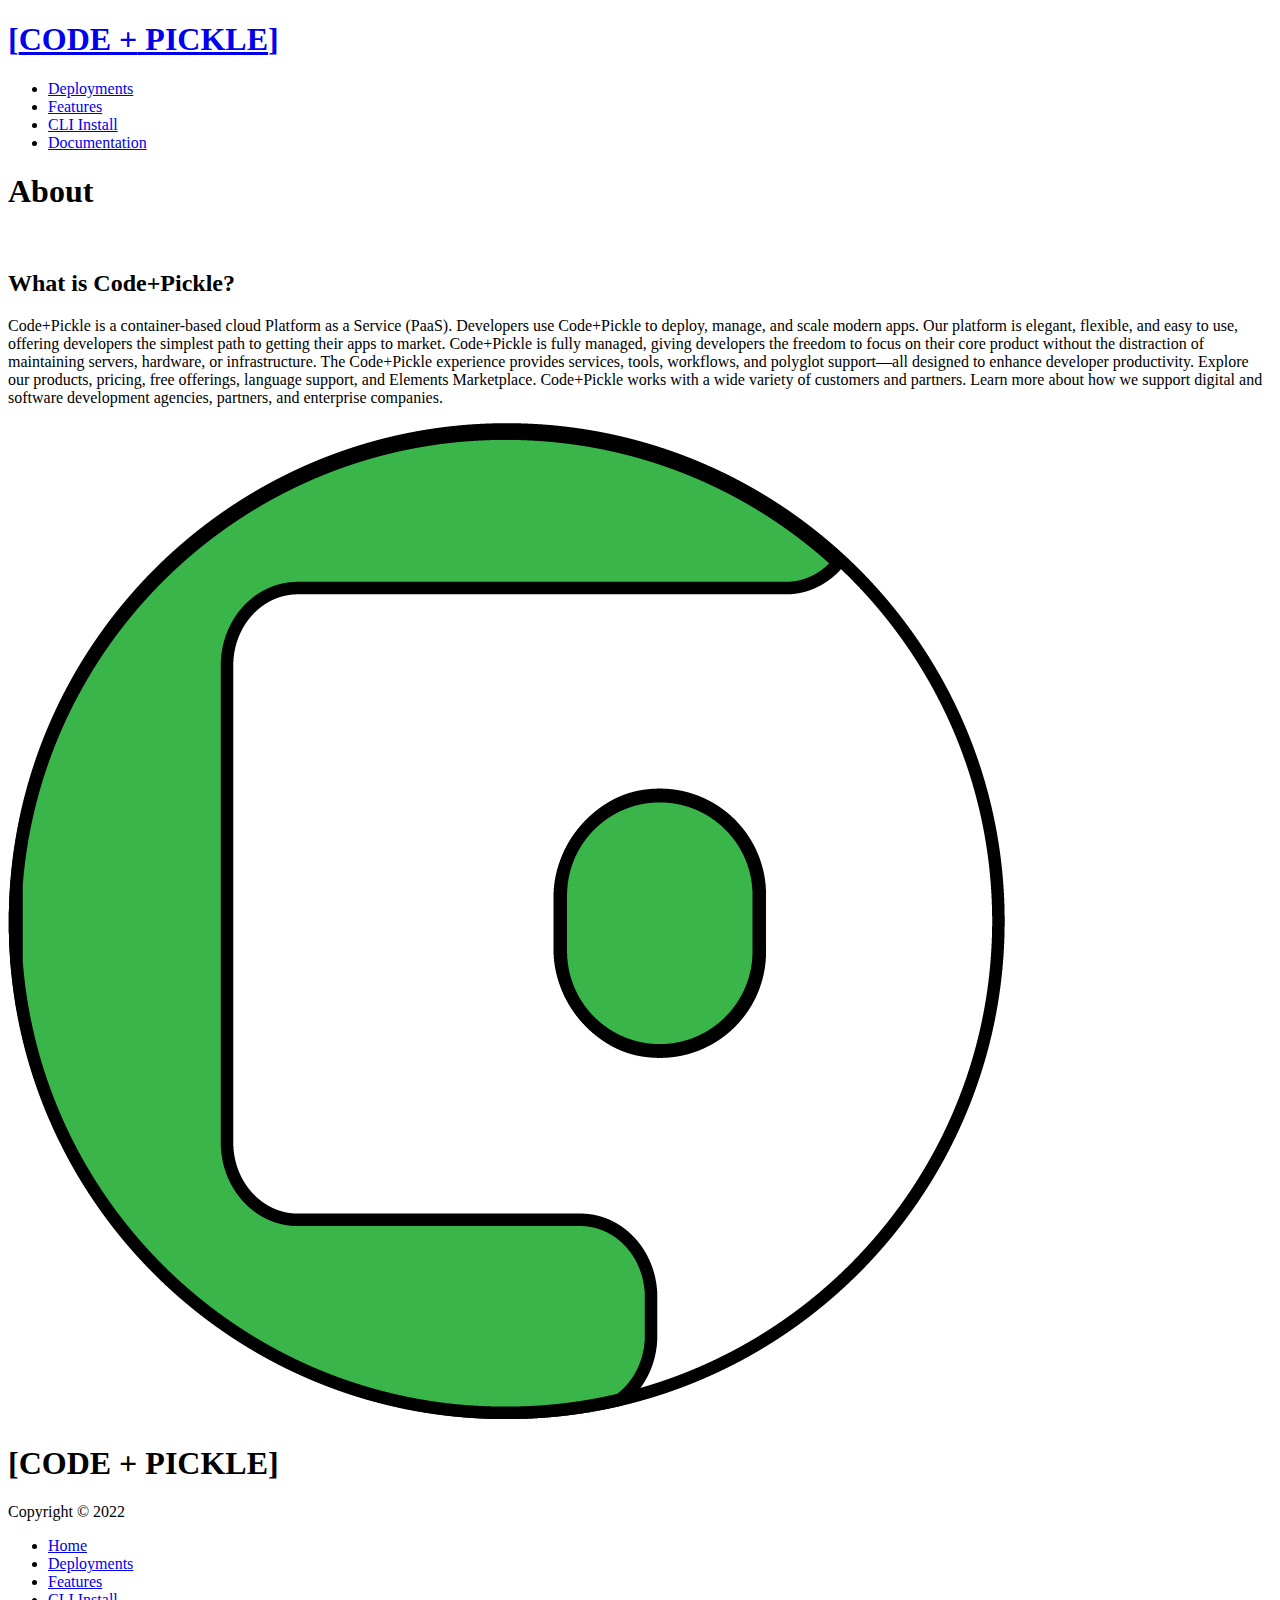
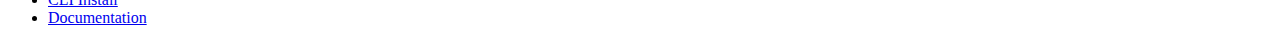
==== commit 1420b268: "Update index.html" ====
--- a/index.html
+++ b/index.html
@@ -11,8 +11,7 @@
     />
     <link rel="stylesheet" href="css/utilities.css" />
     <link rel="stylesheet" href="css/style.css" />
-    <link rel="icon" type="image/x-icon" href="/img/cpcircle.png" />
-    <title>[CODE + PICKLE]</title>
+    <title>C+P | Deployment</title>
   </head>
   <body>
     <!-- Navbar -->
@@ -31,188 +30,34 @@
         </nav>
       </div>
     </div>
-
-    <!-- Showcase -->
-    <section class="showcase">
+    <!-- Head -->
+    <section class="docs-head bg-primary py-3">
       <div class="container grid">
-        <div class="showcase-text">
-          <h1>Faster, Easier, Deployment</h1>
-          <p>
-            <span class="logo , midcode">
-              <span class="green"></span>CODE +<span class="green">
-                PICKLE</span
-              ></span
-            >
-            is a cloud-based platform that can be used to build and deploy apps
-            inside a fully managed runtime environment.
-          </p>
-          <a href="#" class="btn btn-outline">Read More</a>
+        <div>
+          <h1 class="xl">About</h1>
+          <p class="lead"></p>
         </div>
-
-        <div class="showcase-form bg-light card">
-          <h2>Sign In</h2>
-        
-          <!--  <form name="contact" netlify-honeypot="bot-field" method="POST" data-netlify="true">
-                    <input type="hidden" name="form-name" value="contact">
-                    <p class="hidden">
-                        <label>Don’t fill this out if you're human: <input name="bot-field" /></label>
-                      </p>
-                    <div class="form-control">
-                        <input type="text" name="name" placeholder="Name" required>
-                    </div>
-                    <div class="form-control">
-                        <input type="text" name="company" placeholder="Company Name" required>
-                    </div>
-                    <div class="form-control">
-                        <input type="email" name="email" placeholder="Email" required>
-                    </div>
-                    <input type="submit" value="Send" class="btn btn-primary">
-                </form> -->
-          <form>          
-         
-            <div class="input-container">
-              <i class="fa fa-user icon"></i>
-              <input
-                class="input-field"
-                type="text"
-                placeholder="Username"
-                name="usrnm"
-              />
-            </div>
-  
-
-            <div class="input-container">
-              <i class="fa fa-lock icon"></i>
-              <input
-                class="input-field"
-                type="text"
-                placeholder="Password"
-                name="usrnm"
-              />
-            </div>
-            <p id="forgot">
-          <a href="#">Forgot password?</a>
-            </p>
-            
-            <input type="submit" value="Sign In" class="btn btn-primary btn-block" />
-          </form>
-          <br />
-          <hr />
-          <p id="signUp">
-            Don't have an account? <a href="#">Signup for Free</a>
-          </p>
-        
+        <img src="images/docs.png" alt="" />
       </div>
     </section>
-    <!-- Stats -->
-    <section class="stats">
-      <div class="container">
-        <div class="grid grid-3 text-center my-4">
-          <div>
-            <i class="fas fa-server fa-3x"></i>
-            <h3>CP Dashboard</h3>
-            <p class="text-secondary">
-              Manage all you web apps in one place with our powerful CP
-              dashboard.
-            </p>
-          </div>
-          <div>
-            <i class="fas fa-upload fa-3x"></i>
-            <h3>Cloud Backup</h3>
-            <p class="text-secondary">
-              Get peace of mind knowing your files are backed up securely in the
-              cloud.
-            </p>
-          </div>
-          <div>
-            <i class="fas fa-project-diagram fa-3x"></i>
-            <h3>Content Library</h3>
-            <p class="text-secondary">
-              Get access to our snippet library with over 1,000 interface
-              components.
-            </p>
-          </div>
+
+    
+        <div class="card">
+          <h2>What is Code+Pickle?</h2>
+          <p>
+            
+         Code+Pickle is a container-based cloud Platform as a Service (PaaS). Developers use Code+Pickle to deploy, manage, and scale modern apps. Our platform is elegant, flexible, and easy to use, offering developers the simplest path to getting their apps to market.
+            
+         Code+Pickle is fully managed, giving developers the freedom to focus on their core product without the distraction of maintaining servers, hardware, or infrastructure. The Code+Pickle experience provides services, tools, workflows, and polyglot support—all designed to enhance developer productivity.
+            
+            Explore our products, pricing, free offerings, language support, and Elements Marketplace.
+            
+         Code+Pickle works with a wide variety of customers and partners. Learn more about how we support digital and software development agencies, partners, and enterprise companies.
+         </p>
         </div>
       </div>
     </section>
 
-    <!-- Cli -->
-    <section class="cli">
-      <div class="container grid">
-        <img src="img/npm.jpg" alt="" />
-        <div class="card">
-          <h3>Easy to use, cross platform CLI</h3>
-        </div>
-        <div class="card">
-          <h3>Deploy in seconds</h3>
-        </div>
-      </div>
-    </section>
-
-    <!-- Mailing List -->
-    <section class="cloud mailingList my-2 py-2">
-      <div class="container grid">
-        <div class="text-center">
-          <h2 class="lg">Join our mailing list</h2>
-          <p class="lead my-1">
-            No spam here. Just a monthly update and the occassional giveaway.
-          </p>
-          <a href="#" class="btn btn-outline">Sign Up </a>
-        </div>
-        <img src="images/cloud.png" alt="">
-     
-      </div>
-    </section>
-
-    <!-- Languages -->
-    <section class="cloud my-2 py-2">
-      <div class="container grid">
-        <div class="text-center">
-          <h2 class="lg">We speak your language</h2>
-       
-      </div>
-    </section>    <h3 class="text-center my-1">
-      Our modern platform makes it easy for you to manage and run apps written
-      in a variety of programming languages.
-    </h3>
-  
-    <section class="languages">
-     
- 
-      <div class="container flex">
-        <div class="card">
-          <h4>Node.js</h4>
-          <img src="img/node.png" alt="" />
-        </div>
-        <div class="card">
-          <h4>Python</h4>
-          <img src="img/python.png" alt="" />
-        </div>
-        <div class="card">
-          <h4>C#</h4>
-          <img src="img/csharp.png" alt="" />
-        </div>
-        <div class="card">
-          <h4>Ruby</h4>
-          <img src="img/ruby.png" alt="" />
-        </div>
-        <div class="card">
-          <h4>PHP</h4>
-          <img src="img/php.png" alt="" />
-        </div>
-        <div class="card">
-          <h4>Scala</h4>
-          <img src="img/scala.png" alt="" />
-        </div>
-      </div>
-    </section>
-
-
-
-
-
-    <br>
-    <h2 class="demo">Have a question?<a href="#"> Request a demo for your enterprise</a></h2>
     <!-- Footer -->
     <section class="foot">
       <footer class="footer bg-dark text-white py-5">
@@ -228,13 +73,14 @@
           </div>
           <nav>
             <ul>
-              <li><a href="#">Features</a></li>
-              <li><a href="#">Docs</a></li>
-              <li><a href="#">About</a></li>
-              <li><a href="#">Contact</a></li>
+              <li><a href="index.html">Home</a></li>
+              <li><a href="deployment.html">Deployments</a></li>
+              <li><a href="features.html">Features</a></li>
+              <li><a href="cli.html">CLI Install</a></li>
+              <li><a href="docs.html">Documentation</a></li>
             </ul>
           </nav>
-          
+
           <div class="social">
             <a href="#"><i class="fab fa-github fa-2x"></i></a>
             <a href="#"><i class="fab fa-stack-overflow fa-2x"></i></a>
@@ -242,7 +88,6 @@
             <a href="#"><i class="fab fa-instagram fa-2x"></i></a>
             <a href="#"><i class="fab fa-twitter fa-2x"></i></a>
             <a href="$"><i class="fab fa-youtube fa-2x"></i></a>
-            
           </div>
         </div>
       </footer>
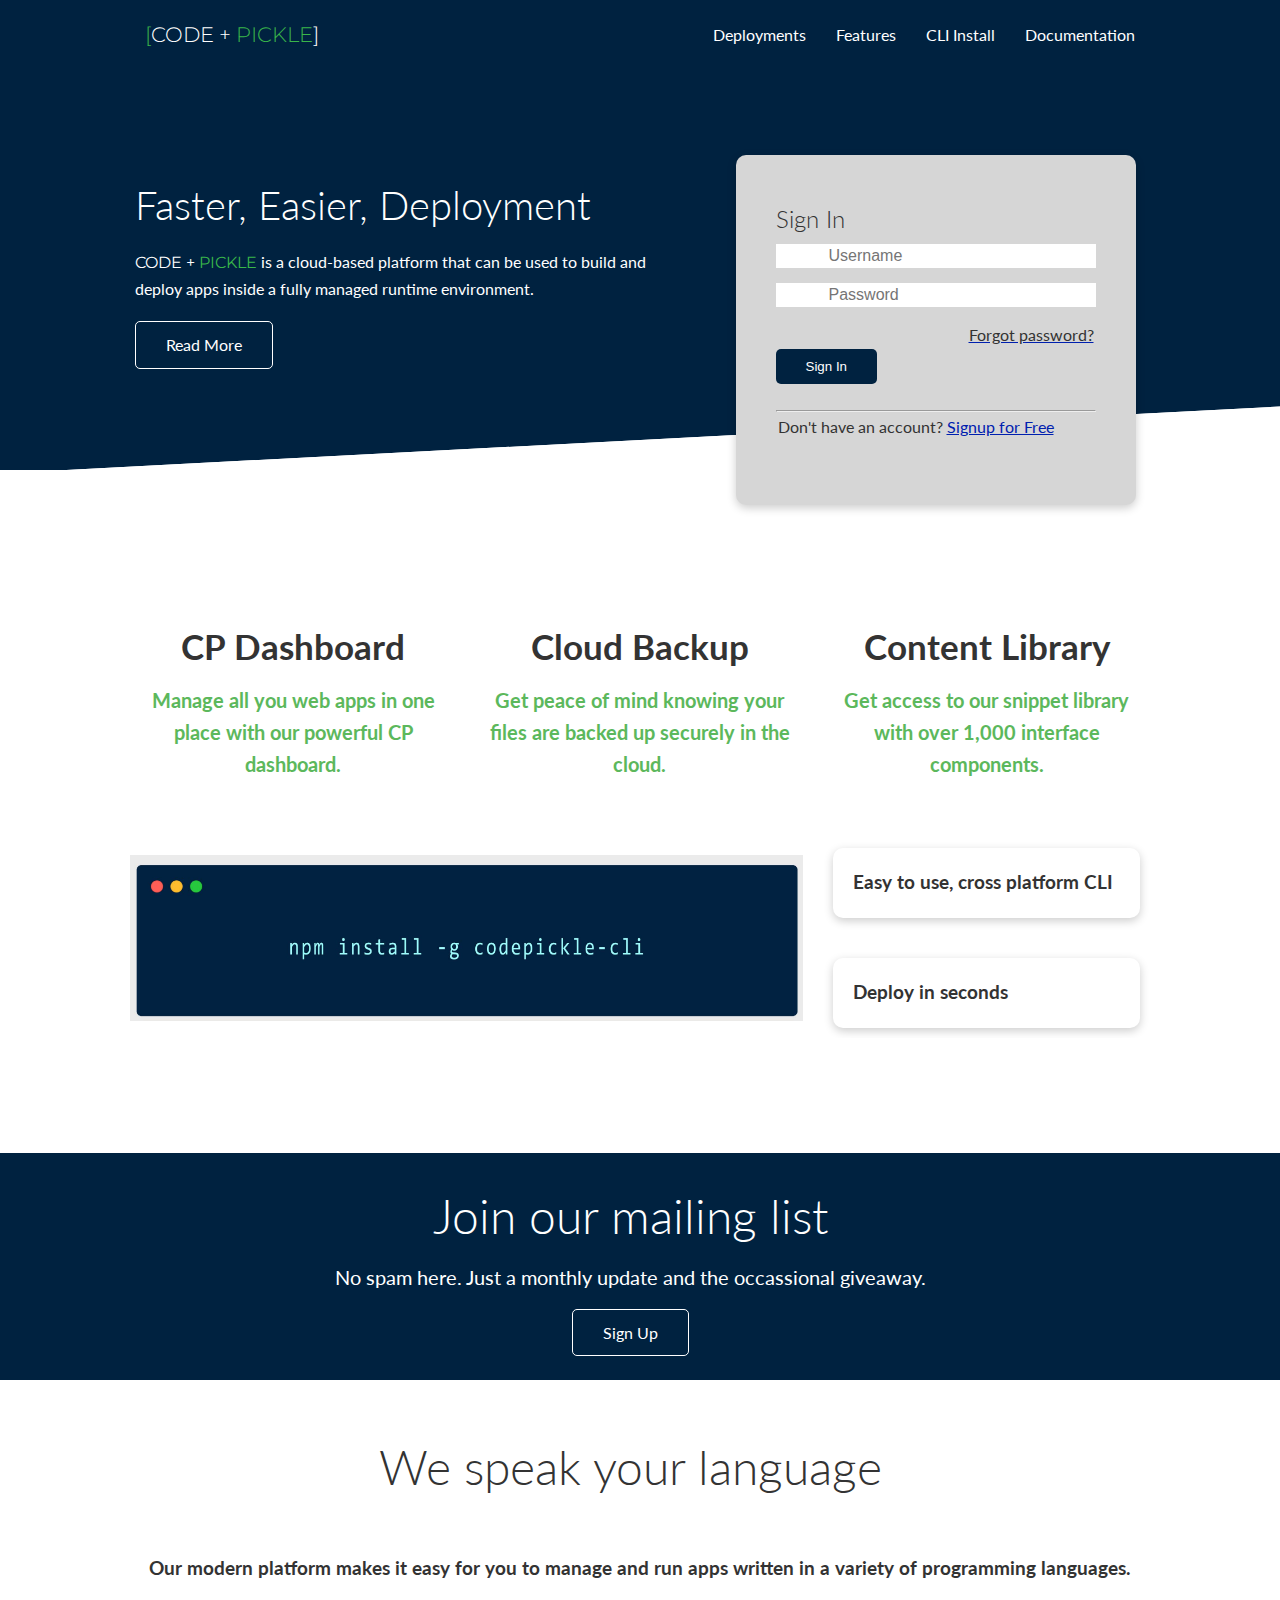
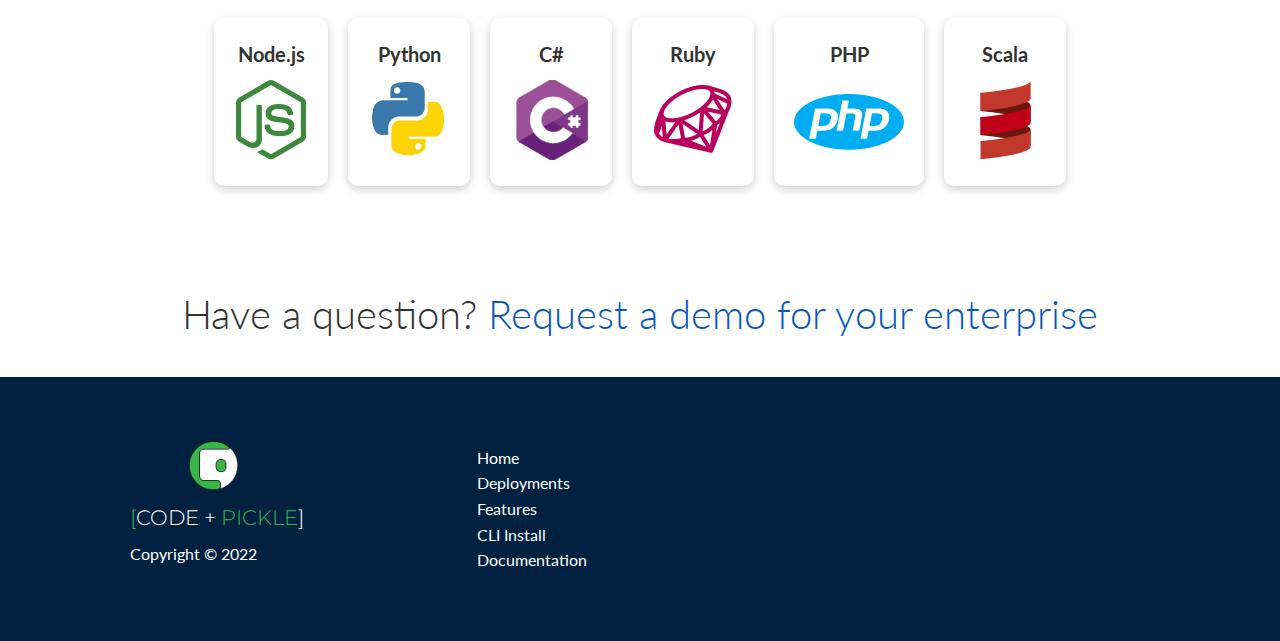
==== commit de2c490c: "Update index.html" ====
--- a/index.html
+++ b/index.html
@@ -11,7 +11,8 @@
     />
     <link rel="stylesheet" href="css/utilities.css" />
     <link rel="stylesheet" href="css/style.css" />
-    <title>C+P | Deployment</title>
+    <link rel="icon" type="image/x-icon" href="/img/cpcircle.png" />
+    <title>[CODE + PICKLE]</title>
   </head>
   <body>
     <!-- Navbar -->
@@ -30,34 +31,188 @@
         </nav>
       </div>
     </div>
-    <!-- Head -->
-    <section class="docs-head bg-primary py-3">
-      <div class="container grid">
-        <div>
-          <h1 class="xl">About</h1>
-          <p class="lead"></p>
-        </div>
-        <img src="images/docs.png" alt="" />
-      </div>
-    </section>
-
-    
-        <div class="card">
-          <h2>What is Code+Pickle?</h2>
+
+    <!-- Showcase -->
+    <section class="showcase">
+      <div class="container grid">
+        <div class="showcase-text">
+          <h1>Faster, Easier, Deployment</h1>
           <p>
+            <span class="logo , midcode">
+              <span class="green"></span>CODE +<span class="green">
+                PICKLE</span
+              ></span
+            >
+            is a cloud-based platform that can be used to build and deploy apps
+            inside a fully managed runtime environment.
+          </p>
+          <a href="#" class="btn btn-outline">Read More</a>
+        </div>
+
+        <div class="showcase-form bg-light card">
+          <h2>Sign In</h2>
+        
+          <!--  <form name="contact" netlify-honeypot="bot-field" method="POST" data-netlify="true">
+                    <input type="hidden" name="form-name" value="contact">
+                    <p class="hidden">
+                        <label>Don’t fill this out if you're human: <input name="bot-field" /></label>
+                      </p>
+                    <div class="form-control">
+                        <input type="text" name="name" placeholder="Name" required>
+                    </div>
+                    <div class="form-control">
+                        <input type="text" name="company" placeholder="Company Name" required>
+                    </div>
+                    <div class="form-control">
+                        <input type="email" name="email" placeholder="Email" required>
+                    </div>
+                    <input type="submit" value="Send" class="btn btn-primary">
+                </form> -->
+          <form>          
+         
+            <div class="input-container">
+              <i class="fa fa-user icon"></i>
+              <input
+                class="input-field"
+                type="text"
+                placeholder="Username"
+                name="usrnm"
+              />
+            </div>
+  
+
+            <div class="input-container">
+              <i class="fa fa-lock icon"></i>
+              <input
+                class="input-field"
+                type="text"
+                placeholder="Password"
+                name="usrnm"
+              />
+            </div>
+            <p id="forgot">
+          <a href="#">Forgot password?</a>
+            </p>
             
-         Code+Pickle is a container-based cloud Platform as a Service (PaaS). Developers use Code+Pickle to deploy, manage, and scale modern apps. Our platform is elegant, flexible, and easy to use, offering developers the simplest path to getting their apps to market.
-            
-         Code+Pickle is fully managed, giving developers the freedom to focus on their core product without the distraction of maintaining servers, hardware, or infrastructure. The Code+Pickle experience provides services, tools, workflows, and polyglot support—all designed to enhance developer productivity.
-            
-            Explore our products, pricing, free offerings, language support, and Elements Marketplace.
-            
-         Code+Pickle works with a wide variety of customers and partners. Learn more about how we support digital and software development agencies, partners, and enterprise companies.
-         </p>
-        </div>
-      </div>
-    </section>
-
+            <input type="submit" value="Sign In" class="btn btn-primary btn-block" />
+          </form>
+          <br />
+          <hr />
+          <p id="signUp">
+            Don't have an account? <a href="#">Signup for Free</a>
+          </p>
+        
+      </div>
+    </section>
+    <!-- Stats -->
+    <section class="stats">
+      <div class="container">
+        <div class="grid grid-3 text-center my-4">
+          <div>
+            <i class="fas fa-server fa-3x"></i>
+            <h3>CP Dashboard</h3>
+            <p class="text-secondary">
+              Manage all you web apps in one place with our powerful CP
+              dashboard.
+            </p>
+          </div>
+          <div>
+            <i class="fas fa-upload fa-3x"></i>
+            <h3>Cloud Backup</h3>
+            <p class="text-secondary">
+              Get peace of mind knowing your files are backed up securely in the
+              cloud.
+            </p>
+          </div>
+          <div>
+            <i class="fas fa-project-diagram fa-3x"></i>
+            <h3>Content Library</h3>
+            <p class="text-secondary">
+              Get access to our snippet library with over 1,000 interface
+              components.
+            </p>
+          </div>
+        </div>
+      </div>
+    </section>
+
+    <!-- Cli -->
+    <section class="cli">
+      <div class="container grid">
+        <img src="img/npm.jpg" alt="" />
+        <div class="card">
+          <h3>Easy to use, cross platform CLI</h3>
+        </div>
+        <div class="card">
+          <h3>Deploy in seconds</h3>
+        </div>
+      </div>
+    </section>
+
+    <!-- Mailing List -->
+    <section class="cloud mailingList my-2 py-2">
+      <div class="container grid">
+        <div class="text-center">
+          <h2 class="lg">Join our mailing list</h2>
+          <p class="lead my-1">
+            No spam here. Just a monthly update and the occassional giveaway.
+          </p>
+          <a href="#" class="btn btn-outline">Sign Up </a>
+        </div>
+        <img src="images/cloud.png" alt="">
+     
+      </div>
+    </section>
+
+    <!-- Languages -->
+    <section class="cloud my-2 py-2">
+      <div class="container grid">
+        <div class="text-center">
+          <h2 class="lg">We speak your language</h2>
+       
+      </div>
+    </section>    <h3 class="text-center my-1">
+      Our modern platform makes it easy for you to manage and run apps written
+      in a variety of programming languages.
+    </h3>
+  
+    <section class="languages">
+     
+ 
+      <div class="container flex">
+        <div class="card">
+          <h4>Node.js</h4>
+          <img src="img/node.png" alt="" />
+        </div>
+        <div class="card">
+          <h4>Python</h4>
+          <img src="img/python.png" alt="" />
+        </div>
+        <div class="card">
+          <h4>C#</h4>
+          <img src="img/csharp.png" alt="" />
+        </div>
+        <div class="card">
+          <h4>Ruby</h4>
+          <img src="img/ruby.png" alt="" />
+        </div>
+        <div class="card">
+          <h4>PHP</h4>
+          <img src="img/php.png" alt="" />
+        </div>
+        <div class="card">
+          <h4>Scala</h4>
+          <img src="img/scala.png" alt="" />
+        </div>
+      </div>
+    </section>
+
+
+
+
+
+    <br>
+    <h2 class="demo">Have a question?<a href="#"> Request a demo for your enterprise</a></h2>
     <!-- Footer -->
     <section class="foot">
       <footer class="footer bg-dark text-white py-5">
@@ -80,7 +235,7 @@
               <li><a href="docs.html">Documentation</a></li>
             </ul>
           </nav>
-
+          
           <div class="social">
             <a href="#"><i class="fab fa-github fa-2x"></i></a>
             <a href="#"><i class="fab fa-stack-overflow fa-2x"></i></a>
@@ -88,6 +243,7 @@
             <a href="#"><i class="fab fa-instagram fa-2x"></i></a>
             <a href="#"><i class="fab fa-twitter fa-2x"></i></a>
             <a href="$"><i class="fab fa-youtube fa-2x"></i></a>
+            
           </div>
         </div>
       </footer>
--- a/css/utilities.css
+++ b/css/utilities.css
@@ -0,0 +1,234 @@
+.container {
+  max-width: 1100px;
+  margin: 0 auto;
+  overflow: auto;
+  padding: 0 40px;
+}
+
+.card {
+  background-color: #fff;
+  color: #333;
+  border-radius: 10px;
+  box-shadow: 0 3px 10px rgba(0, 0, 0, 0.2);
+  padding: 20px;
+  margin: 10px;
+}
+
+.btn {
+  display: inline-block;
+  padding: 10px 30px;
+  cursor: pointer;
+  background: var(--primary-color);
+  color: #fff;
+  border: none;
+  border-radius: 5px;
+}
+
+.btn-outline {
+  background-color: transparent;
+  border: 1px #fff solid;
+}
+
+.btn:hover {
+  transform: scale(0.98);
+}
+
+/* Backgrounds & colored buttons */
+.bg-primary,
+.btn-primary {
+  background-color: var(--primary-color);
+  color: #fff;
+}
+
+.bg-secondary,
+.btn-secondary {
+  background-color: var(--secondary-color);
+  color: #fff;
+}
+
+.bg-dark,
+.btn-dark {
+  background-color: var(--dark-color);
+  color: #fff;
+}
+
+.bg-light,
+.btn-light {
+  background-color: var(--light-color);
+  color: #333;
+}
+
+.bg-primary a,
+.btn-primary a,
+.bg-secondary a,
+.btn-secondary a,
+.bg-dark a,
+.btn-dark a {
+  color: #fff;
+}
+
+/* Text colors */
+.text-primary {
+  color: var(--primary-color);
+}
+
+.text-secondary {
+  color: var(--secondary-color);
+}
+
+.text-dark {
+  color: var(--dark-color);
+}
+
+.text-light {
+  color: var(--light-color);
+}
+
+/* Text sizes */
+.lead {
+  font-size: 20px;
+}
+
+.sm {
+  font-size: 1rem;
+}
+
+.md {
+  font-size: 2rem;
+}
+
+.lg {
+  font-size: 3rem;
+}
+
+.xl {
+  font-size: 4rem;
+}
+
+.text-center {
+  text-align: center;
+}
+
+/* Alert */
+.alert {
+  background-color: var(--light-color);
+  padding: 10px 20px;
+  font-weight: bold;
+  margin: 15px 0;
+}
+
+.alert i {
+  margin-right: 10px;
+}
+
+.alert-success {
+  background-color: var(--success-color);
+  color: #fff;
+}
+
+.alert-error {
+  background-color: var(--error-color);
+  color: #fff;
+}
+
+.flex {
+  display: flex;
+  justify-content: center;
+  align-items: center;
+  height: 100%;
+}
+
+.grid {
+  display: grid;
+  grid-template-columns: repeat(2, 1fr);
+  gap: 20px;
+  justify-content: center;
+  align-items: center;
+  height: 100%;
+}
+
+.grid-3 {
+  grid-template-columns: repeat(3, 1fr);
+}
+
+/* Margin */
+.my-1 {
+  margin: 1rem 0;
+}
+
+.my-2 {
+  margin: 1.5rem 0;
+}
+
+.my-3 {
+  margin: 2rem 0;
+}
+
+.my-4 {
+  margin: 3rem 0;
+}
+
+.my-5 {
+  margin: 4rem 0;
+}
+
+.m-1 {
+  margin: 1rem;
+}
+
+.m-2 {
+  margin: 1.5rem;
+}
+
+.m-3 {
+  margin: 2rem;
+}
+
+.m-4 {
+  margin: 3rem;
+}
+
+.m-5 {
+  margin: 4rem;
+}
+
+/* Padding */
+.py-1 {
+  padding: 1rem 0;
+}
+
+.py-2 {
+  padding: 1.5rem 0;
+}
+
+.py-3 {
+  padding: 2rem 0;
+}
+
+.py-4 {
+  padding: 3rem 0;
+}
+
+.py-5 {
+  padding: 4rem 0;
+}
+
+.p-1 {
+  padding: 1rem;
+}
+
+.p-2 {
+  padding: 1.5rem;
+}
+
+.p-3 {
+  padding: 2rem;
+}
+
+.p-4 {
+  padding: 3rem;
+}
+
+.p-5 {
+  padding: 4rem;
+}
--- a/css/style.css
+++ b/css/style.css
@@ -0,0 +1,498 @@
+
+@import url("https://fonts.googleapis.com/css2?family=Lato:wght@300&display=swap");
+@import url("https://fonts.googleapis.com/css2?family=Montserrat&display=swap");
+:root {
+  --primary-color: #002240;
+  --secondary-color: #5cb85c;
+  --dark-color: #002240;
+  --light-color: #d6d6d6;
+  --success-color: #5cb85c;
+  --error-color: #d9534f;
+}
+
+* {
+  box-sizing: border-box;
+  padding: 0;
+  margin: 0;
+}
+
+.imglogo {
+  width: 15%;
+
+  margin-left: 18%;
+}
+.imglogobig {
+  width: 12%;
+}
+
+body {
+  font-family: "Lato", sans-serif;
+  color: #333;
+  line-height: 1.6;
+}
+
+ul {
+  list-style-type: none;
+}
+
+a {
+  text-decoration: none;
+  color: #333;
+}
+
+h1,
+h2 {
+  font-weight: 300;
+  line-height: 1.2;
+  margin: 10px 0;
+}
+
+p {
+  margin: 10px 0;
+}
+
+img {
+  width: 100%;
+}
+
+code,
+pre {
+  background: #333;
+  color: #fff;
+  padding: 10px;
+}
+
+.hidden {
+  visibility: hidden;
+  height: 0;
+}
+
+/* Navbar */
+.navbar {
+  background-color: var(--primary-color);
+  color: #fff;
+  height: 70px;
+}
+
+.navbar ul {
+  display: flex;
+}
+
+.navbar a {
+  color: #fff;
+  padding: 10px;
+  margin: 0 5px;
+}
+
+.navbar a:hover {
+  border-bottom: 2px #fff solid;
+}
+
+.navbar .flex {
+  justify-content: space-between;
+}
+
+/* Showcase */
+.showcase {
+  height: 400px;
+  background-color: var(--primary-color);
+  color: #fff;
+  position: relative;
+}
+
+.showcase h1 {
+  font-size: 40px;
+}
+
+.showcase p {
+  margin: 20px 0;
+}
+
+.showcase .grid {
+  overflow: visible;
+  grid-template-columns: 55% auto;
+  gap: 30px;
+}
+
+.showcase-text {
+  animation: slideInFromLeft 1s ease-in;
+}
+
+.showcase-form {
+  position: relative;
+  top: 60px;
+  height: 350px;
+  width: 400px;
+  padding: 40px;
+  z-index: 100;
+  justify-self: flex-end;
+  animation: slideInFromRight 1s ease-in;
+}
+
+.showcase-form .form-control {
+  margin: 30px 0;
+}
+
+.showcase-form input[type="text"],
+.showcase-form input[type="email"] {
+  border: 0;
+  border-bottom: 1px solid #b4becb;
+  width: 100%;
+  padding: 3px;
+  font-size: 16px;
+}
+
+.showcase-form input:focus {
+  outline: none;
+}
+
+.showcase::before,
+.showcase::after {
+  content: "";
+  position: absolute;
+  height: 100px;
+  bottom: -70px;
+  right: 0;
+  left: 0;
+  background: #fff;
+  transform: skewY(-3deg);
+  -webkit-transform: skewY(-3deg);
+  -moz-transform: skewY(-3deg);
+  -ms-transform: skewY(-3deg);
+}
+
+/* Stats */
+.stats {
+  padding-top: 100px;
+  animation: slideInFromBottom 1s ease-in;
+}
+
+.stats-heading {
+  max-width: 500px;
+  margin: auto;
+}
+
+.stats .grid h3 {
+  font-size: 35px;
+}
+
+.stats .grid p {
+  font-size: 20px;
+  font-weight: bold;
+}
+
+/* Cli */
+.cli .grid {
+  grid-template-columns: repeat(3, 1fr);
+  grid-template-rows: repeat(2, 1fr);
+}
+
+.cli .grid > *:first-child {
+  grid-column: 1 / span 2;
+  grid-row: 1 / span 2;
+}
+
+/* Mailing */
+.cloud .grid {
+  grid-template-columns: auto auto;
+}
+
+/* Languages */
+
+.stats-heading {
+  margin-bottom: 5%;
+}
+
+.languages .flex {
+  flex-wrap: wrap;
+}
+
+.languages .card {
+  text-align: center;
+  margin: 18px 10px 40px;
+  transition: transform 0.2s ease-in;
+}
+
+.languages .card h4 {
+  font-size: 20px;
+  margin-bottom: 10px;
+}
+
+.languages .card:hover {
+  transform: translateY(-15px);
+}
+.margin-top {
+  margin-top: 5%;
+}
+
+/* Features */
+.features-head img,
+.docs-head img {
+  width: 200px;
+  justify-self: flex-end;
+}
+
+.features-sub-head img {
+  width: 300px;
+  justify-self: flex-end;
+}
+
+.features-main .card > i {
+  margin-right: 20px;
+}
+
+.features-main .grid {
+  padding: 30px;
+}
+
+.features-main .grid > *:first-child {
+  grid-column: 1 / span 3;
+}
+
+.features-main .grid > *:nth-child(2) {
+  grid-column: 1 / span 2;
+}
+
+/* Docs */
+.docs-main h3 {
+  margin: 20px 0;
+}
+
+.docs-main .grid {
+  grid-template-columns: 1fr 2fr;
+  align-items: flex-start;
+}
+
+.docs-main nav li {
+  font-size: 17px;
+  padding-bottom: 5px;
+  margin-bottom: 5px;
+  border-bottom: 1px #ccc solid;
+}
+
+.docs-main a:hover {
+  font-weight: bold;
+}
+
+/* Footer */
+
+.footer .social a {
+  margin: 0 10px;
+}
+
+.fa-github:hover {
+  color: #000000;
+}
+
+.fa-facebook:hover {
+  color: #1773ea;
+}
+
+.fa-instagram:hover {
+  color: #b32e87;
+}
+
+.fa-twitter:hover {
+  color: #1c9cea;
+}
+
+/* Animations */
+@keyframes slideInFromLeft {
+  0% {
+    transform: translateX(-100%);
+  }
+
+  100% {
+    transform: translateX(0);
+  }
+}
+
+@keyframes slideInFromRight {
+  0% {
+    transform: translateX(100%);
+  }
+
+  100% {
+    transform: translateX(0);
+  }
+}
+
+@keyframes slideInFromTop {
+  0% {
+    transform: translateY(-100%);
+  }
+
+  100% {
+    transform: translateX(0);
+  }
+}
+
+@keyframes slideInFromBottom {
+  0% {
+    transform: translateY(100%);
+  }
+
+  100% {
+    transform: translateX(0);
+  }
+}
+
+/* Tablets and under */
+@media (max-width: 768px) {
+  .grid,
+  .showcase .grid,
+  .stats .grid,
+  .cli .grid,
+  .cloud .grid,
+  .features-main .grid,
+  .docs-main .grid {
+    grid-template-columns: 1fr;
+    grid-template-rows: 1fr;
+  }
+
+  .showcase {
+    height: auto;
+  }
+
+  .showcase-text {
+    text-align: center;
+    margin-top: 40px;
+    animation: slideInFromTop 1s ease-in;
+  }
+
+  .showcase-form {
+    justify-self: center;
+    margin: auto;
+    animation: slideInFromBottom 1s ease-in;
+  }
+
+  .cli .grid > *:first-child {
+    grid-column: 1;
+    grid-row: 1;
+  }
+
+  .features-head,
+  .features-sub-head,
+  .docs-head {
+    text-align: center;
+  }
+
+  .features-head img,
+  .features-sub-head img,
+  .docs-head img {
+    justify-self: center;
+  }
+
+  .features-main .grid > *:first-child,
+  .features-main .grid > *:nth-child(2) {
+    grid-column: 1;
+  }
+}
+
+/* Mobile */
+@media (max-width: 500px) {
+  .navbar {
+    height: 110px;
+  }
+
+  .navbar .flex {
+    flex-direction: column;
+  }
+
+  .navbar ul {
+    padding: 10px;
+    background-color: rgba(0, 0, 0, 0.1);
+  }
+
+  .showcase-form {
+    width: 300px;
+  }
+}
+
+.topcode {
+  font-size: 1.3rem;
+  font-family: "Montserrat", sans-serif;
+}
+
+.midcode {
+  font-size: 0.4 rem;
+  font-family: "Montserrat", sans-serif;
+}
+
+.green {
+  color: #39b54a;
+}
+
+.mailingList {
+  background-color: rgba(0, 34, 64);
+  color: white;
+  margin-top: 9%;
+}
+
+.foot {
+  background-color: #dadada;
+}
+
+/*Log In Forms*/
+
+#signUp {
+  margin: 2px;
+}
+
+#signUp a {
+  text-decoration: underline;
+  color: #0020af;
+}
+
+#forgot {
+  margin: 2px;
+  text-align: right;
+  text-decoration: underline;
+  color: #0020af;
+}
+
+.link {
+  text-decoration: underline;
+  color: #0020af;
+}
+
+/* Style the input container */
+.input-container {
+  display: flex;
+  width: 100%;
+  margin-bottom: 15px;
+}
+
+/* Style the form icons */
+.icon {
+  padding: 10px;
+  background: white;
+  color: #002240;
+  min-width: 50px;
+  text-align: center;
+}
+
+/* Style the input fields */
+.input-field {
+  width: 100%;
+  padding: 10px;
+  outline: none;
+  border-style: none !important ;
+}
+
+.demo {
+  text-align: center;
+  font-size: 2.5rem;
+  margin: 3%;
+}
+
+.demo a {
+  text-decoration: solid !important;
+  color: #0a58bd;
+}
+
+.about-card {
+  margin: 5%;
+  margin-left: 25%;
+  margin-right: 25%;
+}
